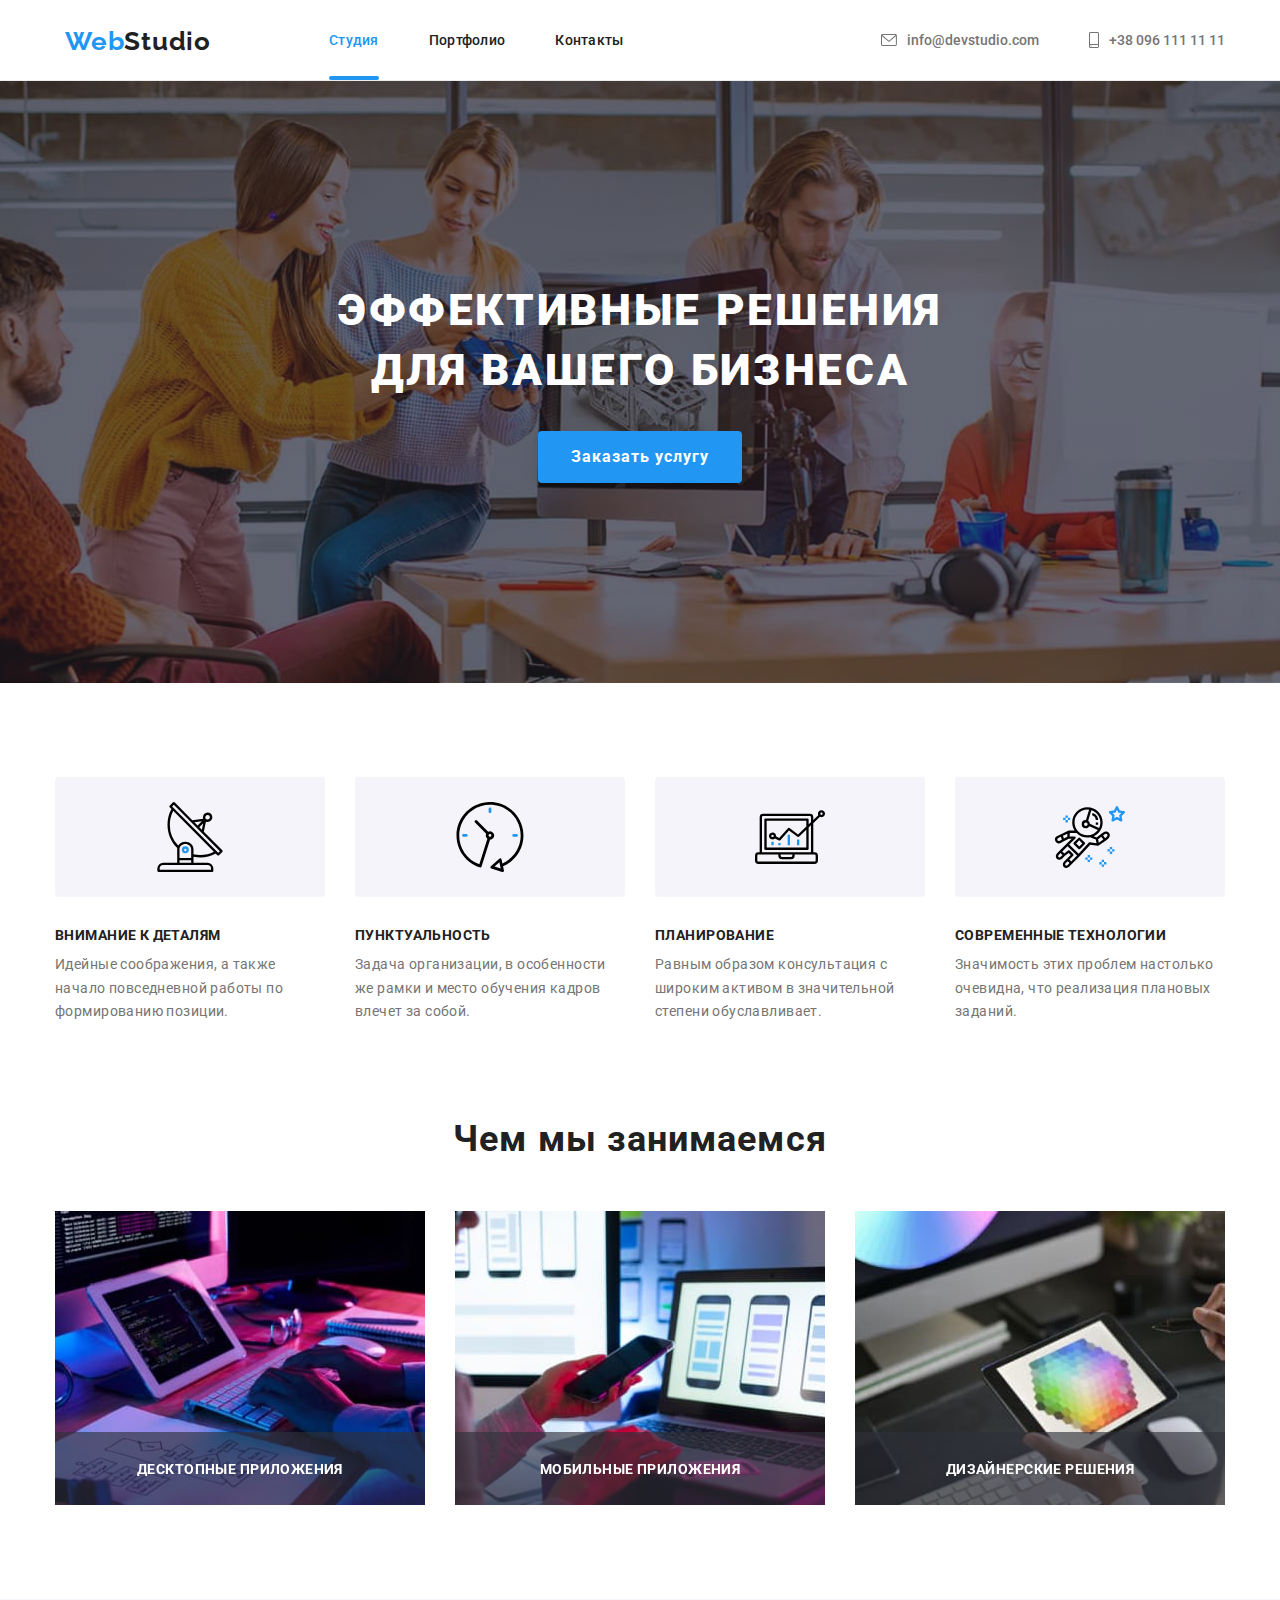
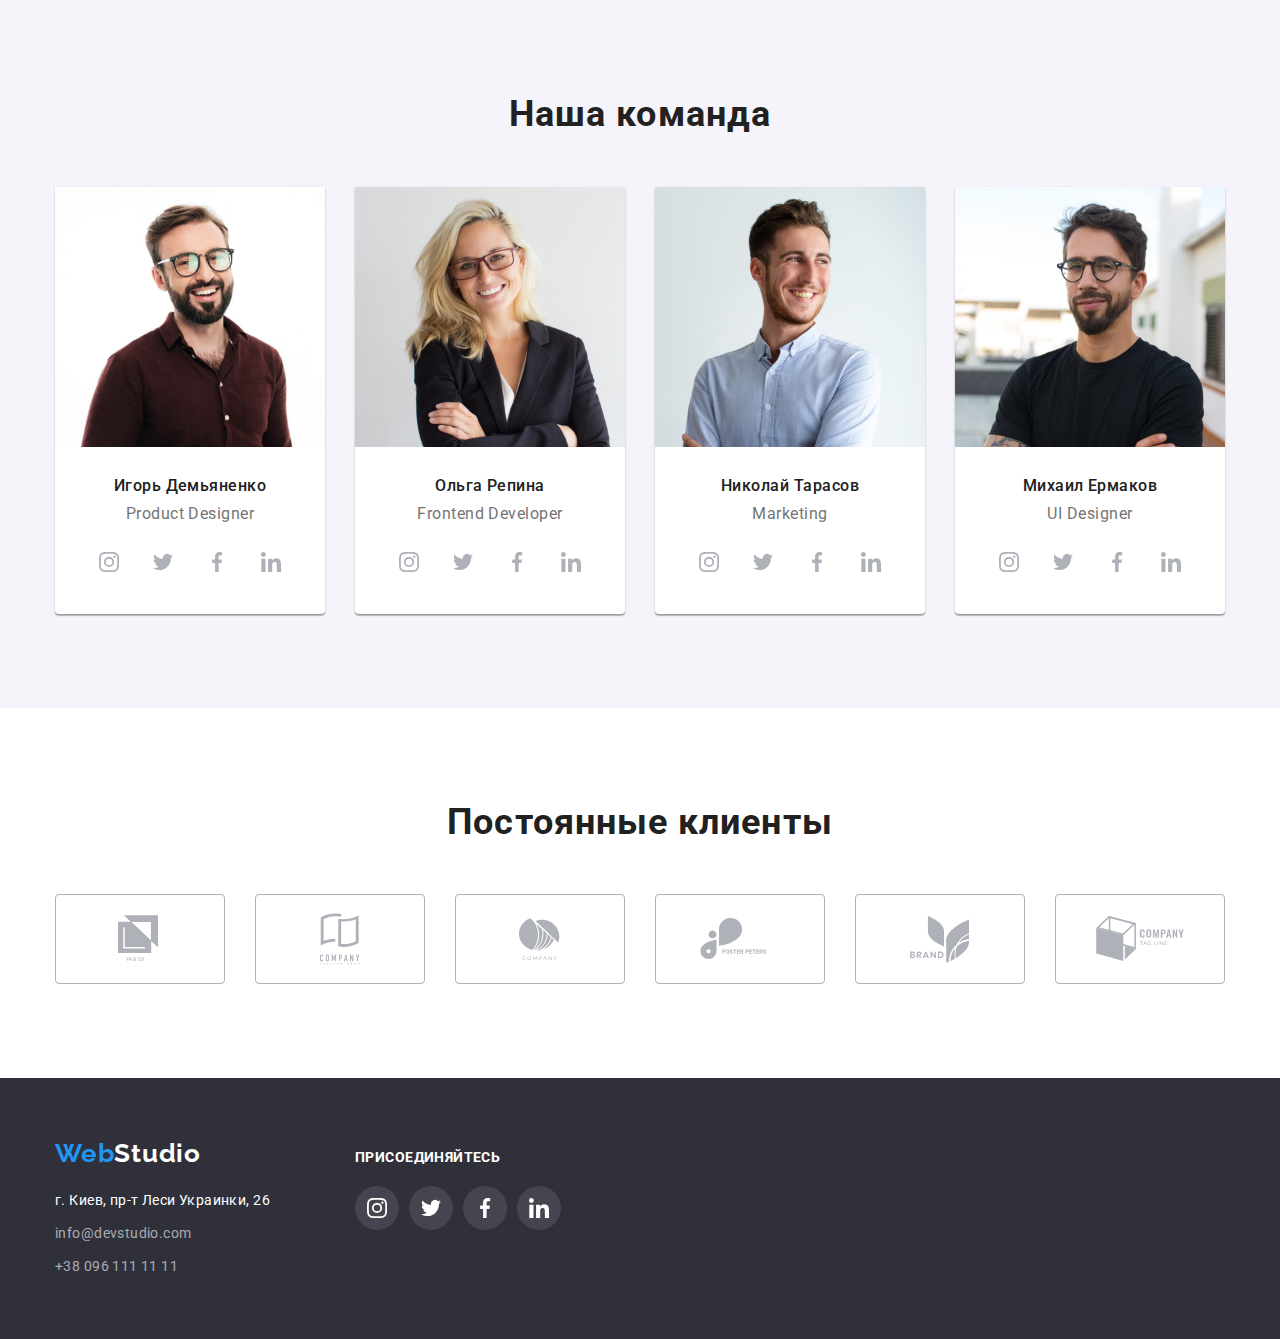
==== index.html @ a6880caf "add close-icon" ====
<!DOCTYPE html>
<html lang="en-ru">
  <head>
    <meta charset="UTF-8" />
    <meta http-equiv="X-UA-Compatible" content="IE=edge" />
    <meta name="viewport" content="width=device-width, initial-scale=1.0" />
    <link rel="preconnect" href="https://fonts.gstatic.com" />
    <link
      href="https://fonts.googleapis.com/css2?family=Raleway:wght@700&family=Roboto:wght@400;500;700;900&display=swap"
      rel="stylesheet"
    />
    <link
      rel="stylesheet"
      href="https://cdnjs.cloudflare.com/ajax/libs/modern-normalize/1.0.0/modern-normalize.min.css"
    />
    <link rel="stylesheet" href="./css/style.css" />
    <title>Студия</title>
  </head>

  <body>
    <header class="header" id="header">
      <div class="container main-navigation">
        <nav class="navigation">
          <a href="./index.html" class="logo typical-link">
            <span class="logo-web">Web</span>Studio</a
          >
          <ul class="menu" id="menu">
            <li class="menu-item">
              <a href="./index.html" class="menu-link typical-link current"
                >Студия</a
              >
            </li>
            <li class="menu-item">
              <a href="./portfolio.html" class="menu-link typical-link"
                >Портфолио</a
              >
            </li>
            <li class="menu-item">
              <a href="/Contacts" class="menu-link typical-link">Контакты</a>
            </li>
          </ul>
        </nav>
        <ul class="connect">
          <li class="connect-item">
            <a href="mailto:info@devstudio.com" class="linkM connect-link">
              <svg class="connect-icon envelope-icon">
                <use href="./images/sprite.svg#icon-envelope"></use>
              </svg>
              info@devstudio.com
            </a>
          </li>
          <li class="connect-item">
            <a href="tel:380961111111" class="linkT connect-link"
              ><svg class="connect-icon smartphone-icon">
                <use href="./images/sprite.svg#icon-smartphone"></use></svg
              >+38 096 111 11 11</a
            >
          </li>
        </ul>
      </div>
    </header>

    <main>
      <section class="section slogan" id="slogan">
        <div class="container">
          <h1 class="main-title">Эффективные решения для вашего бизнеса</h1>
          <button data-modal-open type="button" class="btn slogan-button" id="slogan-button">
            Заказать услугу
          </button>
        </div>

        <div data-modal class="backdrop-slogan is-hidden">
          <div class="modal-slogan">
            <button data-modal-close type="button" class="modal-slogan-close">

				<svg class="close-icon" width="20" height="20">
					<use href="./images/close.svg#icon-close"></use>
				  </svg>


				
			
            </button>
          </div>
        </div>
      </section>

      <section class="section merits" id="marits">
        <div class="container">
          <h2 class="marits-title visually-hidden">Достоинства</h2>

          <ul class="marits-list">
            <li class="merits-item">
              <div class="marits-icon-thumb">
                <svg class="marits-icon">
                  <use href="./images/sprite.svg#icon-antenna"></use>
                </svg>
              </div>
              <h3 class="marits-trait">Внимание к деталям</h3>
              <p class="marits-info">
                Идейные соображения, а также начало повседневной работы по
                формированию позиции.
              </p>
            </li>

            <li class="merits-item">
              <div class="marits-icon-thumb">
                <svg class="marits-icon">
                  <use href="./images/sprite.svg#icon-clock"></use>
                </svg>
              </div>
              <h3 class="marits-trait">Пунктуальность</h3>
              <p class="marits-info">
                Задача организации, в особенности же рамки и место обучения
                кадров влечет за собой.
              </p>
            </li>

            <li class="merits-item">
              <div class="marits-icon-thumb">
                <svg class="marits-icon">
                  <use href="./images/sprite.svg#icon-diagram"></use>
                </svg>
              </div>
              <h3 class="marits-trait">Планирование</h3>
              <p class="marits-info">
                Равным образом консультация с широким активом в значительной
                степени обуславливает.
              </p>
            </li>
            <li class="merits-item">
              <div class="marits-icon-thumb">
                <svg class="marits-icon">
                  <use href="./images/sprite.svg#icon-astronaut"></use>
                </svg>
              </div>
              <h3 class="marits-trait">Современные технологии</h3>
              <p class="marits-info">
                Значимость этих проблем настолько очевидна, что реализация
                плановых заданий.
              </p>
            </li>
          </ul>
        </div>
      </section>

      <section class="section business" id="business">
        <div class="container business-container">
          <h2 class="business-title">Чем мы занимаемся</h2>

          <ul class="business-direction">
            <li class="business-item">
              <div class="business-thumb">
                <a href="" class="link business-link">
                  <img
                    class="business-img"
                    src="./images/box-1.jpg"
                    alt="keyboard"
                    width="370"
                  />
                </a>
                <div class="business-card-name">
                  <h4 class="business-card-title">
                    Десктопные приложения
                  </h4>
                </div>
              </div>
            </li>

            <li class="business-item">
              <div class="business-thumb">
                <a href="" class="link business-link">
                  <img
                    class="business-img"
                    src="./images/box-2.jpg"
                    alt="keyboard"
                    width="370"
                  />
                </a>
                <div class="business-card-name">
                  <h4 class="business-card-title">
                    Мобильные приложения
                  </h4>
                </div>
              </div>
            </li>

            <li class="business-item">
              <div class="business-thumb">
                <a href="" class="link business-link">
                  <img
                    class="business-img"
                    src="./images/box-3.jpg"
                    alt="keyboard"
                    width="370"
                  />
                </a>
                <div class="business-card-name">
                  <h4 class="business-card-title">
                    Дизайнерские решения
                  </h4>
                </div>
              </div>
            </li>
          </ul>
        </div>
      </section>

      <section class="section team" id="team">
        <div class="container">
          <h2 class="team-title">Наша команда</h2>

          <ul class="team-list">
            <li class="team-member">
              <div class="team-card">
                <div class="team-member-thumb">
                  <img
                    class="team-img"
                    src="./images/teamcard-1.jpg"
                    width="270"
                    alt="Игорь Демьяненко"
                  />
                </div>
                <div class="team-info">
                  <h4 class="team-name">Игорь Демьяненко</h4>
                  <p class="team-position">Product Designer</p>
                </div>
                <ul class="social-list">
                  <li class="social-item">
                    <a href="" class="social-link">
                      <svg class="social-icon" width="20" height="20">
                        <use href="./images/sprite.svg#icon-instagram"></use>
                      </svg>
                    </a>
                  </li>

                  <li class="social-item">
                    <a href="" class="social-link">
                      <svg class="social-icon" width="20" height="20">
                        <use href="./images/sprite.svg#icon-twitter"></use>
                      </svg>
                    </a>
                  </li>

                  <li class="social-item">
                    <a href="" class="social-link">
                      <svg class="social-icon" width="20" height="20">
                        <use href="./images/sprite.svg#icon-facebook"></use>
                      </svg>
                    </a>
                  </li>

                  <li class="social-item">
                    <a href="" class="social-link">
                      <svg class="social-icon" width="20" height="20">
                        <use href="./images/sprite.svg#icon-linkedin"></use>
                      </svg>
                    </a>
                  </li>
                </ul>
              </div>
            </li>

            <li class="team-member">
              <div class="team-card">
                <div class="team-member-thumb">
                  <img
                    class="team-img"
                    src="./images/teamcard-2.jpg"
                    width="270"
                    alt="Ольга Репина"
                  />
                </div>
                <div class="team-info">
                  <h4 class="team-name">Ольга Репина</h4>
                  <p class="team-position">Frontend Developer</p>
                </div>

                <ul class="social-list">
                  <li class="social-item">
                    <a href="" class="social-link">
                      <svg class="social-icon" width="20" height="20">
                        <use href="./images/sprite.svg#icon-instagram"></use>
                      </svg>
                    </a>
                  </li>

                  <li class="social-item">
                    <a href="" class="social-link">
                      <svg class="social-icon" width="20" height="20">
                        <use href="./images/sprite.svg#icon-twitter"></use>
                      </svg>
                    </a>
                  </li>

                  <li class="social-item">
                    <a href="" class="social-link">
                      <svg class="social-icon" width="20" height="20">
                        <use href="./images/sprite.svg#icon-facebook"></use>
                      </svg>
                    </a>
                  </li>

                  <li class="social-item">
                    <a href="" class="social-link">
                      <svg class="social-icon" width="20" height="20">
                        <use href="./images/sprite.svg#icon-linkedin"></use>
                      </svg>
                    </a>
                  </li>
                </ul>
              </div>
            </li>

            <li class="team-member">
              <div class="team-card">
                <div class="team-member-thumb">
                  <img
                    class="team-img"
                    src="./images/teamcard-3.jpg"
                    width="270"
                    alt="Николай Тарасов"
                  />
                </div>
                <div class="team-info">
                  <h4 class="team-name">Николай Тарасов</h4>
                  <p class="team-position">Marketing</p>
                </div>

                <ul class="social-list">
                  <li class="social-item">
                    <a href="" class="social-link">
                      <svg class="social-icon" width="20" height="20">
                        <use href="./images/sprite.svg#icon-instagram"></use>
                      </svg>
                    </a>
                  </li>

                  <li class="social-item">
                    <a href="" class="social-link">
                      <svg class="social-icon" width="20" height="20">
                        <use href="./images/sprite.svg#icon-twitter"></use>
                      </svg>
                    </a>
                  </li>

                  <li class="social-item">
                    <a href="" class="social-link">
                      <svg class="social-icon" width="20" height="20">
                        <use href="./images/sprite.svg#icon-facebook"></use>
                      </svg>
                    </a>
                  </li>

                  <li class="social-item">
                    <a href="" class="social-link">
                      <svg class="social-icon" width="20" height="20">
                        <use href="./images/sprite.svg#icon-linkedin"></use>
                      </svg>
                    </a>
                  </li>
                </ul>
              </div>
            </li>

            <li class="team-member">
              <div class="team-card">
                <div class="team-member-thumb">
                  <img
                    class="team-img"
                    src="./images/teamcard-4.jpg"
                    width="270"
                    alt="Михаил Ермаков"
                  />
                </div>
                <div class="team-info">
                  <h4 class="team-name">Михаил Ермаков</h4>
                  <p class="team-position">UI Designer</p>
                </div>
                <ul class="social-list">
                  <li class="social-item">
                    <a href="" class="social-link">
                      <svg class="social-icon" width="20" height="20">
                        <use href="./images/sprite.svg#icon-instagram"></use>
                      </svg>
                    </a>
                  </li>

                  <li class="social-item">
                    <a href="" class="social-link">
                      <svg class="social-icon" width="20" height="20">
                        <use href="./images/sprite.svg#icon-twitter"></use>
                      </svg>
                    </a>
                  </li>

                  <li class="social-item">
                    <a href="" class="social-link">
                      <svg class="social-icon" width="20" height="20">
                        <use href="./images/sprite.svg#icon-facebook"></use>
                      </svg>
                    </a>
                  </li>

                  <li class="social-item">
                    <a href="" class="social-link">
                      <svg class="social-icon" width="20" height="20">
                        <use href="./images/sprite.svg#icon-linkedin"></use>
                      </svg>
                    </a>
                  </li>
                </ul>
              </div>
            </li>
          </ul>
        </div>
      </section>

      <section class="section clients">
        <div class="container">
          <h2 class="clients-title">
            Постоянные клиенты
          </h2>

          <ul class="clients-list">
            <li class="clients-item yaco-item">
              <a href="" class="clients-link">
                <svg class="clients-icon yaco-icon">
                  <use href="./images/sprite.svg#icon-logo-1"></use>
                </svg>
              </a>
            </li>

            <li class="clients-item here-item">
              <a href="" class="clients-link">
                <svg class="clients-icon here-icon">
                  <use href="./images/sprite.svg#icon-logo-2"></use>
                </svg>
              </a>
            </li>

            <li class="clients-item leaf-item">
              <a href="" class="clients-link">
                <svg class="clients-icon leaf-icon">
                  <use href="./images/sprite.svg#icon-logo-3"></use>
                </svg>
              </a>
            </li>

            <li class="clients-item foster-item">
              <a href="" class="clients-link">
                <svg class="clients-icon foster-icon">
                  <use href="./images/sprite.svg#icon-logo-4"></use>
                </svg>
              </a>
            </li>

            <li class="clients-item brand-item">
              <a href="" class="clients-link">
                <svg class="clients-icon brand-icon">
                  <use href="./images/sprite.svg#icon-logo-5"></use>
                </svg>
              </a>
            </li>

            <li class="clients-item tagline-item">
              <a href="" class="clients-link">
                <svg class="clients-icon tagline-icon">
                  <use href="./images/sprite.svg#icon-logo-6"></use>
                </svg>
              </a>
            </li>
          </ul>
        </div>
      </section>
    </main>

    <footer class="footer" id="footer">
      <div class="container footer-container">
        <ul class="wrap-footer-content">
          <li class="wrap-footer-item">
            <div class="wrap-footer-part">
              <a href="/" class="logo logoF">
                <span class="logo-web">Web</span>Studio</a
              >
              <div class="footer-info">
                <ul class="footer-list">
                  <li class="footer-list-item">
                    <address class="address" id="address">
                      <a
                        href="https://goo.gl/maps/fL9K5bsfUm9z82oU8"
                        rel="noopener noreferrer nofollow"
                        target="_blank"
                        class="link-footer linkA"
                      >
                        г. Киев, пр-т Леси Украинки, 26
                      </a>
                    </address>
                  </li>
                  <li class="footer-list-item">
                    <a
                      href="mailto:info@devstudio.com"
                      class="link-footer linkM"
                    >
                      info@devstudio.com
                    </a>
                  </li>
                  <li class="footer-list-item">
                    <a href="tel:380961111111" class="link-footer linkT"
                      >+38 096 111 11 11</a
                    >
                  </li>
                </ul>
              </div>
            </div>
          </li>

          <li class="wrap-footer-item">
            <div class="social">
              <h4 class="social-title">присоединяйтесь</h4>
              <ul class="social-list social-footer">
                <li class="social-item">
                  <a href="" class="social-link fi-social-link">
                    <svg class="social-icon fi-social" width="20" height="20">
                      <use href="./images/sprite.svg#icon-instagram"></use>
                    </svg>
                  </a>
                </li>

                <li class="social-item">
                  <a href="" class="social-link fi-social-link">
                    <svg class="social-icon fi-social" width="20" height="20">
                      <use href="./images/sprite.svg#icon-twitter"></use>
                    </svg>
                  </a>
                </li>

                <li class="social-item">
                  <a href="" class="social-link fi-social-link">
                    <svg class="social-icon fi-social" width="20" height="20">
                      <use href="./images/sprite.svg#icon-facebook"></use>
                    </svg>
                  </a>
                </li>

                <li class="social-item">
                  <a href="" class="social-link fi-social-link">
                    <svg class="social-icon fi-social" width="20" height="20">
                      <use href="./images/sprite.svg#icon-linkedin"></use>
                    </svg>
                  </a>
                </li>
              </ul>
            </div>
          </li>
        </ul>
      </div>
    </footer>
	<script src="./modal.js"></script>
  </body>
</html>
---- css/style.css ----
/* Default value */
/* root */
:root {
  --primary-color: #2196f3;
  --hover-color: #188ce8;
  --box-shadow: rgba(0, 0, 0, 0.15);
  --main-color: #212121;
  --paragraph-color: #757575;
  --background-slogan: #2f303a;
  --btn-color: #fff;
  --color-zsix: rgba(255, 255, 255, 0.6);
  --color-link: #757575;
  --color-active: #b93fd28f;
  --btn-bg-color: #f5f4fa;
  --card-set-gap: 30px;
  --card-shadow: 0px 1px 3px rgba(0, 0, 0, 0.12),
    0px 1px 1px rgba(0, 0, 0, 0.14), 0px 2px 1px rgba(0, 0, 0, 0.2);

  --card-border-color: #eeeeee;
  --header-overlay: rgba(47, 48, 58, 0.4);
  --header-bg: #c4c4c4;
  --icon-marits-color: #f5f4fa;
  --icon-heder-color: #757575;
  --team-member-bg: #ffffff;
  --icon-team-color: #afb1b8;
  --icon-team-fill-hover: #fff;
  --social-hover-color: #2196f3;
  --secondary-title-color: #fff;
  --footer-social-color: #fff;
  --footer-social-color-bg: rgba(255, 255, 255, 0.1);
  --btn-portfolio-shadow: 0px 4px 4px rgba(0, 0, 0, 0.25);
  --portfolio-card-shadow: 0px 1px 1px rgba(0, 0, 0, 0.12),
    0px 4px 4px rgba(0, 0, 0, 0.06), 1px 4px 6px rgba(0, 0, 0, 0.16);
  --clients-color-icon: #afb1b8;
  --portfolio-text-overlay: #fff;
}

html {
  box-sizing: border-box;
}

*,
*::before,
*::after {
  box-sizing: inherit;
}

body {
  font-family: "Roboto", sans-serif;
  font-size: 14px;
  font-weight: 400;
  font-style: normal;
  color: var(--main-color);
  margin: 0;
  padding: 0;
}

.container {
  width: 1200px;
  margin-left: auto;
  margin-right: auto;
  padding-left: 15px;
  padding-right: 15px;
}

h1,
h2,
h3,
h4,
h5,
h6 {
  font-family: "Roboto", sans-serif;
  color: var(--main-color);
  margin: 0;
  padding: 0;
}

a,
a:hover,
a:focus {
  text-decoration: none;
}

.typical-link {
  color: inherit;
  text-decoration: none;
  outline: none;
  font-family: "Roboto", sans-serif;
  font-style: normal;
  font-weight: 500;
  font-size: 14px;
  line-height: 1.15;
  letter-spacing: 0.02em;
  padding: 10px;

  position: relative;
}

.visually-hidden {
  position: absolute !important;
  clip: rect(1px 1px 1px 1px);
  clip: rect(1px, 1px, 1px, 1px);
  padding: 0 !important;
  border: 0 !important;
  height: 1px !important;
  width: 1px !important;
  overflow: hidden;
}

.current {
  color: var(--primary-color);
}

p {
  margin: 0;
  padding: 0;
  --paragraph-color: #757575;
}

ul,
li {
  display: block;
  padding: 0;
  margin: 0;
}

img {
  display: block;
  min-width: 100%;
  height: 100%;
}

.btn {
  background-color: var(--primary-color);
  color: var(--btn-color);
  font-family: Roboto;
  font-style: normal;
  cursor: pointer;
}

.btn:hover,
.btn:focus {
  background-color: var(--btn-color);
  color: var(--primary-color);
}

.link:hover,
.link:focus {
  color: var(--primary-color);
  background-color: var(--btn-color);
}

.section {
  padding-top: 94px;
  padding-bottom: 94px;
}

/*and default style */

/*?HEADER */

.header {
  border-bottom: 1px solid #ececec;
}

.main-navigation {
  display: flex;
  align-items: center;
}

.navigation {
  display: flex;
}

.logo {
  padding-top: 26px;
  padding-bottom: 23px;
}

.menu {
  display: flex;
  margin-left: 108px;
}

.menu .menu-item:not(:last-child) {
  margin-right: 50px;
}

.menu-link.current::after {
  display: block;
  content: "";
  width: 100%;
  height: 4px;
  border-radius: 4px;
  background-color: var(--primary-color);

  position: absolute;
  left: 0;
  bottom: 0;
}

.menu-link,
.linkA,
.linkM,
.linkT {
  display: block;
  padding-top: 32px;
  padding-bottom: 32px;
  padding-left: 0;
  padding-right: 0;

  transition-property: color;
  transition-duration: 250ms;
  transition-timing-function: cubic-bezier(0.4, 0, 0.2, 1);
}

/* TODO sprite for connect */

.connect-link {
  display: flex;
  justify-content: center;
  align-items: center;
  width: 100%;
  height: 100%;
  fill: var(--icon-heder-color);
  color: var(--color-link);
  font-weight: 500;

  transition-property: fill, color;
  transition-duration: 250ms;
  transition-timing-function: cubic-bezier(0.4, 0, 0.2, 1);
}

.connect-link:hover,
.connect-link:focus {
  fill: var(--primary-color);
  color: var(--primary-color);
}

.envelope-icon {
  width: 16px;
  height: 12px;
}

.smartphone-icon {
  width: 10px;
  height: 16px;
}

.connect-icon {
  margin-right: 10px;
  margin-bottom: 0;
}

/* TODO sprite for connect end*/

.connect {
  display: flex;
  margin-left: auto;
}

.connect .connect-item + .connect-item {
  margin-left: 50px;
}

/* LOGO */
.logo,
.logo:hover,
.logo:focus {
  font-family: "Raleway", sans-serif;
  font-style: normal;
  font-weight: bold;
  font-size: 26px;
  line-height: 1.2;
  letter-spacing: 0.03em;
}

.logo-web {
  color: var(--primary-color);
}

.logoF,
.logoF:hover,
.logoF:focus {
  font-family: "Raleway", sans-serif;
  font-style: normal;
  font-weight: bold;
  font-size: 26px;
  line-height: 1.2;
  letter-spacing: 0.03em;
  color: var(--btn-color);
}

.menu-link:hover,
.menu-link:focus {
  color: var(--primary-color);
}

/*?HEADER END*/

/*?SLOGAN */

.slogan {
  padding-top: 200px;
  padding-bottom: 200px;
  background-color: var(--header-bg);
  text-align: center;
  background-image: linear-gradient(
      var(--header-overlay),
      var(--header-overlay)
    ),
    url(../images/workin-day.jpg);
  background-position: center;
  background-repeat: no-repeat;
  background-size: cover;
}

.main-title {
  font-weight: 900;
  font-size: 44px;
  line-height: 1.36;
  letter-spacing: 0.06em;
  text-transform: uppercase;
  color: #fff;
  text-align: center;
  max-width: 696px;
  margin: 0 auto;
  margin-bottom: 30px;
}

.slogan-button {
  font-weight: bold;
  font-size: 16px;
  line-height: 1.87;
  letter-spacing: 0.06em;
  box-shadow: 0px 4px 4px var(--box-shadow);
  border-radius: 4px;
  border: 1px solid transparent;
  padding: 10px 32px;
  min-width: 200px;

  transition-property: color, background-color;
  transition-duration: 250ms;
  transition-timing-function: cubic-bezier(0.4, 0, 0.2, 1);
}

.slogan-button:hover,
.slogan-button:focus {
  color: var(--btn-color);
  background-color: var(--hover-color);
}

.slogan-button:active {
  background-color: var(--color-active);
  color: var(--btn-color);
}

/* Modal window */

.backdrop-slogan {
  position: fixed;
  top: 0;
  left: 0;
  width: 100%;
  height: 100%;
  background-color: rgba(0, 0, 0, 0.2);
}

.backdrop-slogan.is-hidden {
  opacity: 0;
  pointer-events: none;
}

.modal-slogan {
  position: absolute;
  top: 50%;
  left: 50%;
  transform: translate(-50%, -50%);

  width: 528px;
  height: 521px;

  background-color: #fff;
}
/* close icon */
.modal-slogan-close {
  border: none;
  background: none;
}

.close-icon {
  position: absolute;
  right: 8px;
  top: 8px;

  width: 30px;
  height: 30px;
  padding: 5px;

  border: 1px solid rgba(0, 0, 0, 0.1);
  border-radius: 50%;
  
}
/* close-icon end */

/* slogan section end */

/*?MERITS */

/*!retical common functions*/

.marits-list,
.business-direction,
.team-list,
.clients-list,
.portfolio-pointers {
  display: flex;
  flex-wrap: wrap;

  margin-left: calc(-1 * var(--card-set-gap));
  margin-top: calc(-1 * var(--card-set-gap));
}

.marits-list > .merits-item,
.business-direction > .business-item,
.team-list > .team-member,
.clients-list > .clients-item,
.portfolio-pointers > .portfolio-point {
  margin-left: var(--card-set-gap);
  margin-top: var(--card-set-gap);
}
/*!retical common functions end*/

/*! reticle marits*/

.marits-list > .merits-item {
  flex-basis: calc(100% / 4 - var(--card-set-gap));
}

/*! reticle marits end */

.marits-trait {
  font-size: 14px;
  font-weight: bold;
  line-height: 1.15;
  letter-spacing: 0.03em;
  text-transform: uppercase;
  margin-bottom: 10px;
}

.marits-info {
  line-height: 1.7;
  letter-spacing: 0.03em;
  color: var(--paragraph-color);
  max-width: 270px;
}

/*TODO icons-svg marits section*/

.marits-icon-thumb {
  width: 270px;
  height: 120px;
  display: flex;
  justify-content: center;
  align-items: center;
  background-color: var(--icon-marits-color);
  margin-bottom: 30px;
  border-radius: 4px;
}

.marits-icon {
  height: 70px;
}

/*TODO icons-svg marits section end*/

/* marits section end */

/*?BUSINESS */

.business {
  padding-top: 0;
}

/*! reticle business*/

.business-direction > .business-item {
  flex-basis: calc(100% / 3 - var(--card-set-gap));
}

/*! reticle business end */

.business-title,
.team-title {
  font-weight: bold;
  font-size: 36px;
  line-height: 1.2;
  letter-spacing: 0.03em;
  margin-bottom: 50px;
  text-align: center;
}

.business-thumb {
  position: relative;
  display: flex;
  justify-content: space-around;
  align-items: flex-end;
}

.business-thumb::before {
  display: inline-block;
  position: absolute;
  content: "";
  width: 100%;
  height: 25%;
  background-color: rgba(47, 48, 58, 0.8);
  opacity: 0.8;
}

.business-card-name {
  position: absolute;
}

.business-card-title {
  line-height: 1.14;
  text-align: center;
  letter-spacing: 0.03em;
  text-transform: uppercase;
  color: #fff;
  padding: 27px 82px;
}

/* business section end */

/*? TEAM */

/*! reticle team*/

.team-list > .team-member {
  flex-basis: calc(100% / 4 - var(--card-set-gap));
}
/*! reticle team end */
.team-info {
  padding-top: 30px;
  padding-bottom: 16px;
}

.team-name {
  font-weight: 500;
  font-size: 16px;
  line-height: 1.18;
  letter-spacing: 0.03em;
  margin-bottom: 10px;
  text-align: center;
}

.team-position {
  font-size: 16px;
  line-height: 1.18;
  letter-spacing: 0.03em;
  text-align: center;
  color: var(--paragraph-color);
}

.team-member {
  background-color: var(--team-member-bg);
  box-shadow: var(--card-shadow);
  border-radius: 0px 0px 4px 4px;
  overflow: hidden;
}

.team {
  background-color: var(--btn-bg-color);
}

/* TODO team svg icon */

.social-list {
  display: flex;
  justify-content: center;
  align-items: center;
  list-style: none;
  padding-bottom: 30px;
}

.social-item {
  width: 44px;
  height: 44px;
  background-color: transparent;
}

.social-item:not(:last-child) {
  margin-right: 10px;
}

.social-link {
  display: flex;
  justify-content: center;
  align-items: center;
  width: 100%;
  height: 100%;
  border-radius: 50%;
  fill: var(--icon-team-color);

  transition-property: background-color, fill;
  transition-duration: 250ms;
  transition-timing-function: cubic-bezier(0.4, 0, 0.2, 1);
}

.social-link:hover,
.social-link:focus {
  fill: var(--icon-team-fill-hover);
  background-color: var(--primary-color);
}

/* TODO team svg icon end */
/* team section end*/

/*? Clients section */

.clients-title {
  font-weight: 700;
  font-size: 36px;
  line-height: 1.16;
  text-align: center;
  letter-spacing: 0.03em;
  margin-bottom: 50px;
}

.clients-item {
  height: 90px;
}

/*! clients retical*/
.clients-list > .clients-item {
  flex-basis: calc(100% / 6 - var(--card-set-gap));
}
/*! clients retical end*/

.clients-link {
  display: flex;
  justify-content: center;
  align-items: center;
  height: 100%;
  border: 1px solid var(--clients-color-icon);
  border-radius: 4px;
  fill: var(--clients-color-icon);

  transition-property: fill, border;
  transition-duration: 250ms;
  transition-timing-function: cubic-bezier(0.4, 0, 0.2, 1);
}

.clients-link:hover,
.clients-link:focus {
  border: 1px solid var(--primary-color);
  fill: var(--primary-color);
}

/* ============== */

.yaco-icon {
  width: 44.27px;
  height: 49.23px;
}

.here-icon {
  width: 40px;
  height: 52px;
}

.leaf-icon {
  width: 41px;
  height: 42.6px;
}

.foster-icon {
  width: 79.66px;
  height: 42.02px;
}

.brand-icon {
  width: 59px;
  height: 47px;
}

.tagline-icon {
  width: 88.48px;
  height: 45.44px;
}

/* ================= */

/*? Clients section end */

/*?PORTFOLIO */

.portfolio-list-button {
  margin-bottom: 46px;
  display: flex;
  justify-content: center;
}

.portfolio-item-button:not(:last-child) {
  margin-right: 8px;
}

.btn-portfolio {
  font-weight: 500;
  font-size: 16px;
  line-height: 1.62;
  text-align: center;
  letter-spacing: 0.03em;

  padding: 6px 22px;
  background-color: var(--btn-bg-color);
  color: var(--main-color);
  border-radius: 4px;
  border-color: transparent;

  transition-property: background-color, color, box-shadow;
  transition-duration: 250ms;
  transition-timing-function: cubic-bezier(0.4, 0, 0.2, 1);
}

.btn-portfolio:hover,
.btn-portfolio:focus {
  color: var(--btn-color);
  background-color: var(--primary-color);
  box-shadow: var(--btn-portfolio-shadow);
}

.portfolio-description:hover,
.portfolio-name:hover {
  color: var(--primary-color);
}

/*! reticle portfolio*/

.portfolio-pointers > .portfolio-point {
  flex-basis: calc(100% / 3 - var(--card-set-gap));
}

.portfolio-point {
  background-color: var(--btn-color);
}

.portfolio-point:hover,
.portfolio-point:focus {
  box-shadow: var(--portfolio-card-shadow);
}

.portfolio-info {
  padding: 20px 24px;
  border: 1px solid var(--card-border-color);
}

.portfolio-name {
  font-size: 18px;
  line-height: 2;
  letter-spacing: 0.02em;
}

.portfolio-description {
  font-size: 16px;
  line-height: 1.87;
  letter-spacing: 0.03em;
  color: var(--paragraph-color);
}

/*! reticle portfolio end */
/* overlay */

.portfolio-thumb {
  position: relative;
  overflow: hidden;
}

.portfolio-overlay {
  position: absolute;
  top: 0;
  left: 0;
  width: 100%;
  height: 100%;
  background-color: rgba(33, 150, 243, 0.9);

  transform: translateY(101%);
  transition-duration: 250ms;
  transition-timing-function: cubic-bezier(0.4, 0, 0.2, 1);
}

.portfolio-text-overlay {
  font-size: 18px;
  line-height: 1.56;
  padding: 62px 27px;
  color: var(--portfolio-text-overlay);
}

.portfolio-point:hover .portfolio-overlay {
  transform: translateY(0);
}
/* overlay end */

/* portfolio-pointers end */

/*?FOOTER */

.wrap-footer-content {
  display: flex;
  align-items: baseline;
}

.wrap-footer-item {
  display: block;
  margin-right: 30px;
  flex-basis: calc((50% - 45px) / 2);
}

.footer {
  padding-top: 60px;
  padding-bottom: 60px;
  background: var(--background-slogan);
}

.footer-list {
  margin-top: 20px;
}

.footer-list-item {
  margin-top: 9px;
}

.logoF {
  display: block;
  margin: 0px;
  padding: 0px;
}

.address {
  font-style: inherit;
  color: var(--btn-color);
}

.link-footer {
  display: inline-block;
  line-height: 1.7;
  letter-spacing: 0.03em;
  color: var(--color-zsix);
  padding: 0;
}

.linkA {
  font-size: 14px;
  color: #ffffff;
}

.link-footer:hover,
.link-footer:focus {
  color: var(--primary-color);
}

/* ================ */

.social-title {
  font-size: 14px;
  line-height: 1.14;
  letter-spacing: 0.03em;
  text-transform: uppercase;
  color: var(--secondary-title-color);
  margin-bottom: 20px;
}

.social-footer {
  justify-content: flex-start;
}

.fi-social {
  fill: var(--footer-social-color);
}

.fi-social-link {
  background-color: var(--footer-social-color-bg);
}
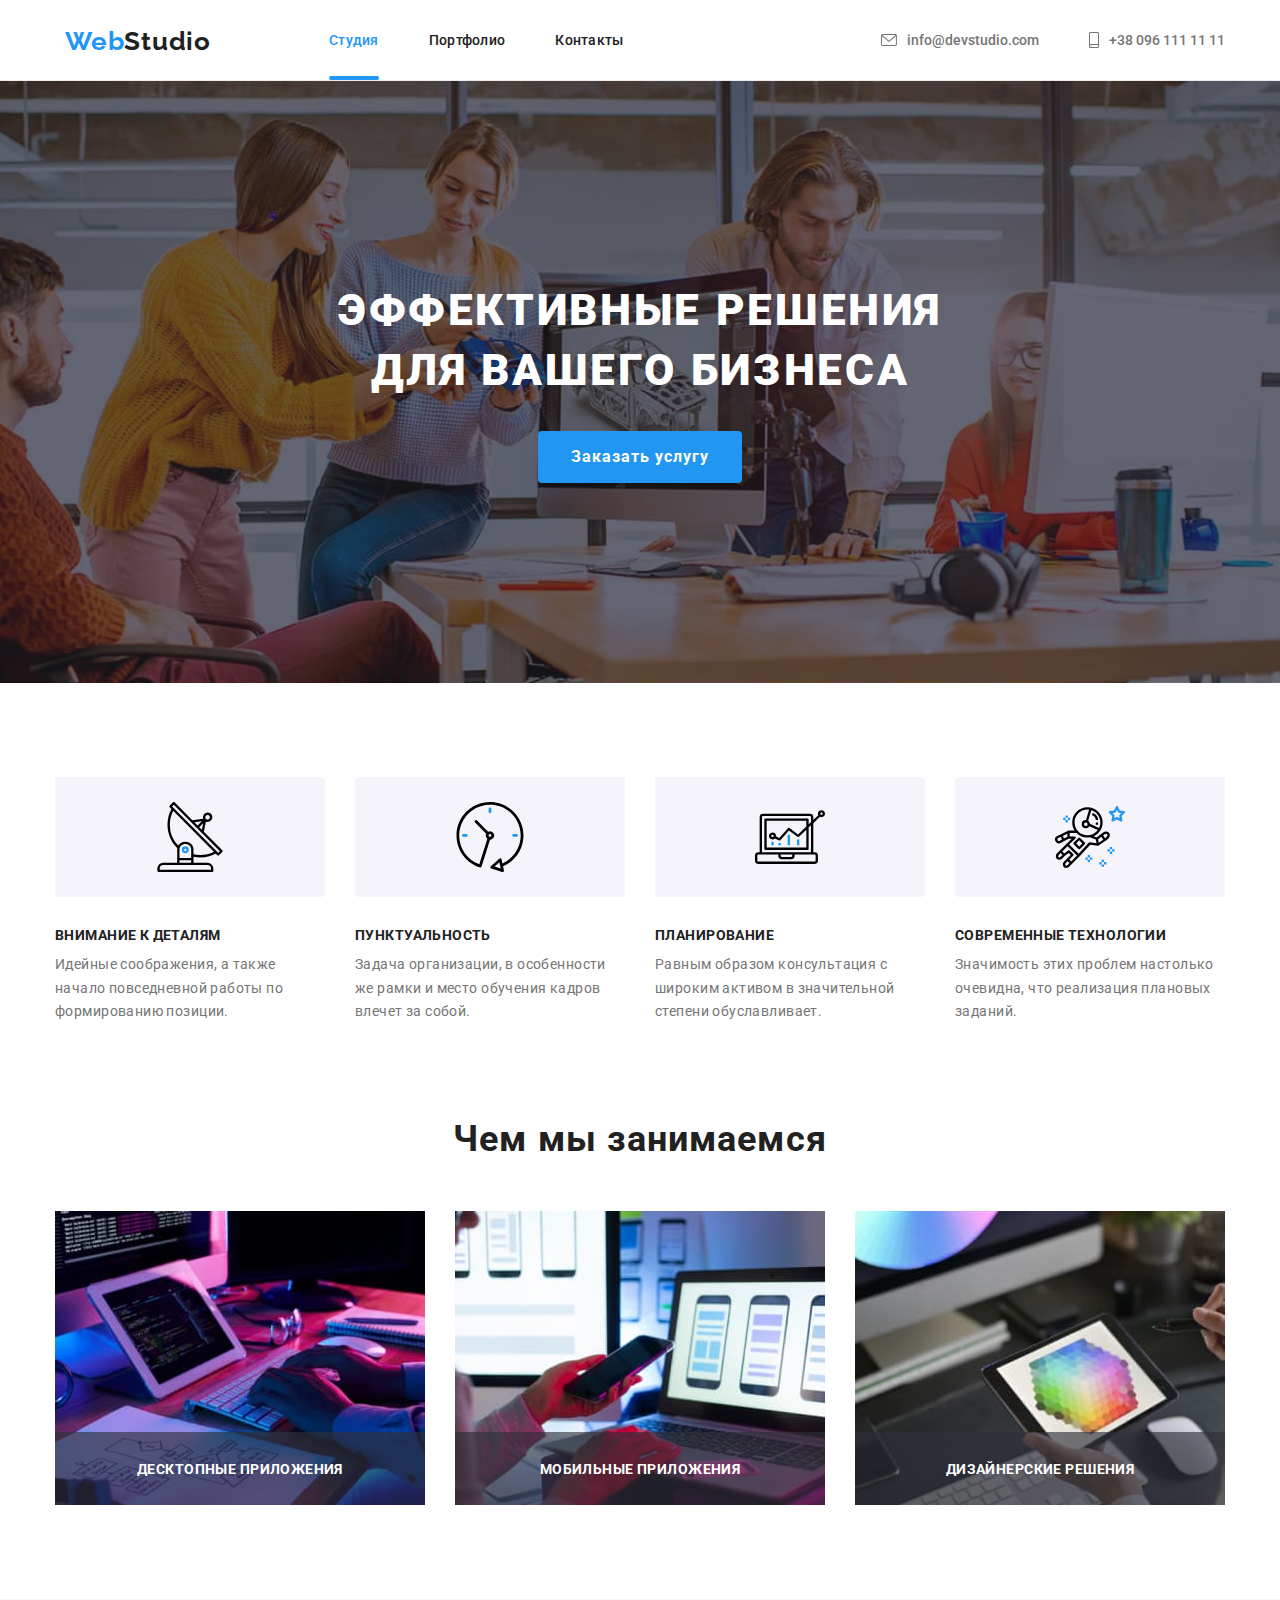
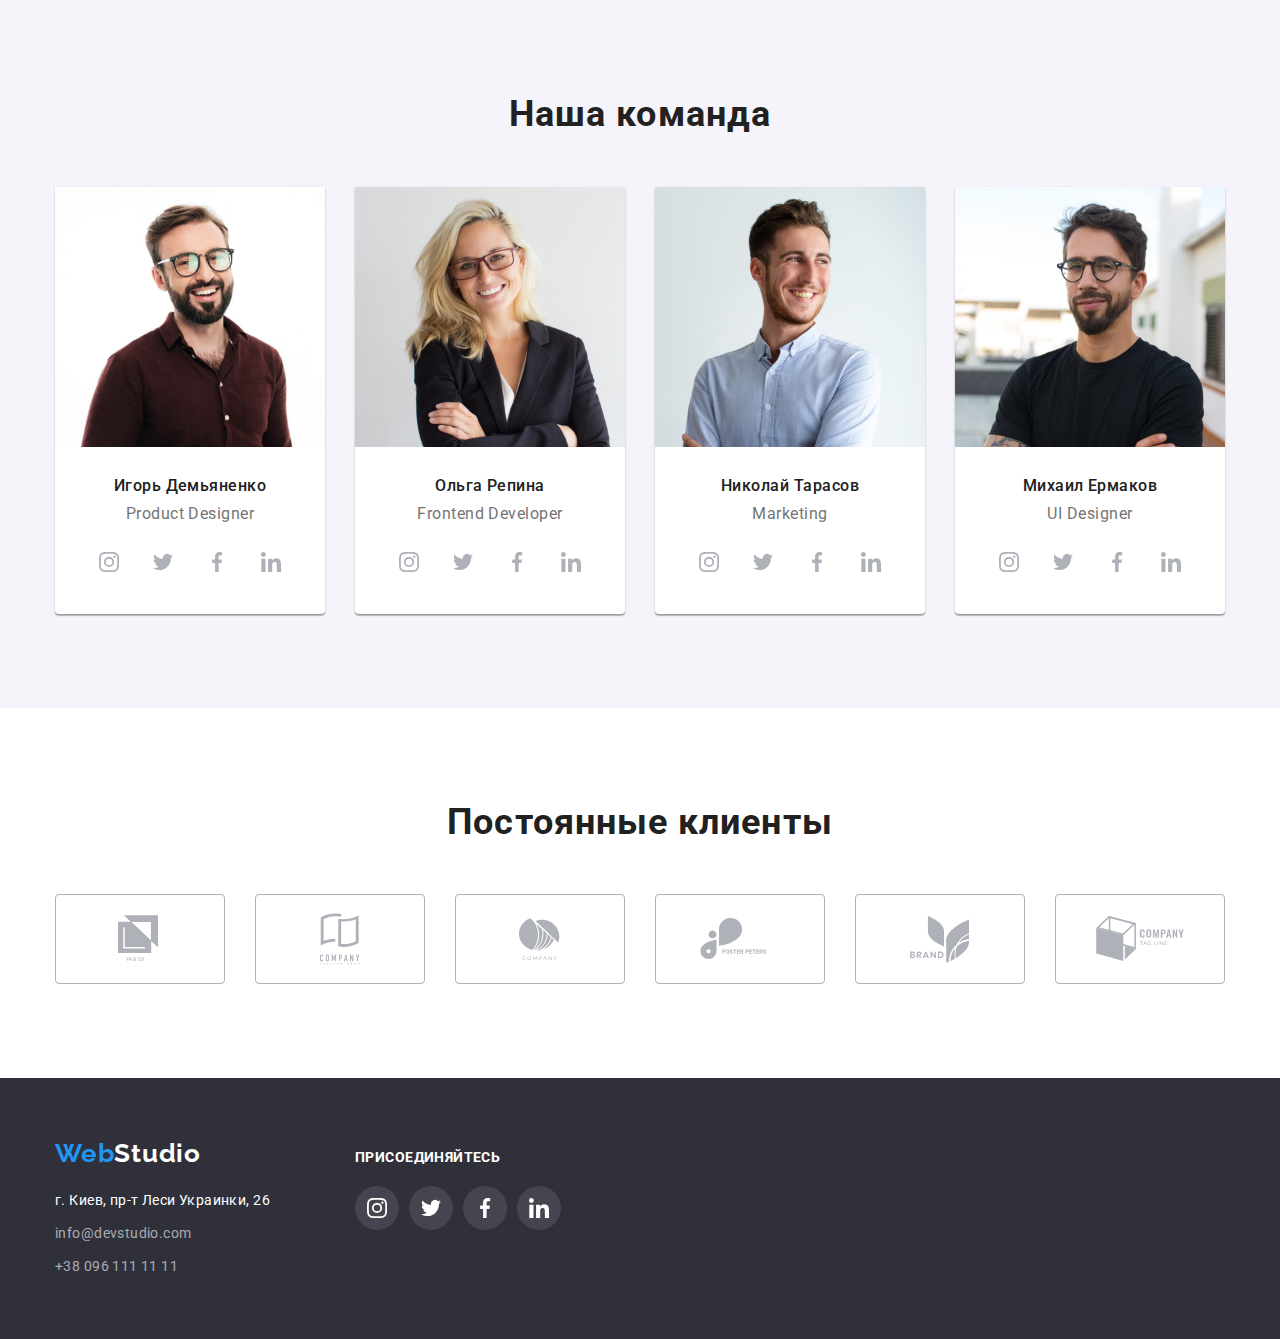
==== commit 76d2dc1c: "put in another place backdrop" ====
--- a/index.html
+++ b/index.html
@@ -64,25 +64,17 @@
       <section class="section slogan" id="slogan">
         <div class="container">
           <h1 class="main-title">Эффективные решения для вашего бизнеса</h1>
-          <button data-modal-open type="button" class="btn slogan-button" id="slogan-button">
+          <button
+            data-modal-open
+            type="button"
+            class="btn slogan-button"
+            id="slogan-button"
+          >
             Заказать услугу
           </button>
         </div>
 
-        <div data-modal class="backdrop-slogan is-hidden">
-          <div class="modal-slogan">
-            <button data-modal-close type="button" class="modal-slogan-close">
-
-				<svg class="close-icon" width="20" height="20">
-					<use href="./images/close.svg#icon-close"></use>
-				  </svg>
-
-
-				
-			
-            </button>
-          </div>
-        </div>
+        
       </section>
 
       <section class="section merits" id="marits">
@@ -556,6 +548,15 @@
         </ul>
       </div>
     </footer>
-	<script src="./modal.js"></script>
+	<div data-modal class="backdrop-slogan is-hidden">
+		<div class="modal-slogan">
+		  <button data-modal-close type="button" class="modal-slogan-close">
+			<svg class="close-icon">
+			  <use href="./images/close.svg#icon-close"></use>
+			</svg>
+		  </button>
+		</div>
+	  </div>
+    <script src="./modal.js"></script>
   </body>
 </html>
--- a/css/style.css
+++ b/css/style.css
@@ -355,15 +355,19 @@
   color: var(--btn-color);
 }
 
-/* Modal window */
+/* Modal window & animate*/
 
 .backdrop-slogan {
   position: fixed;
+  z-index: 1;
   top: 0;
   left: 0;
   width: 100%;
   height: 100%;
   background-color: rgba(0, 0, 0, 0.2);
+
+  opacity: 1;
+  transition: opacity 250ms cubic-bezier(0.4, 0, 0.2, 1);
 }
 
 .backdrop-slogan.is-hidden {
@@ -371,35 +375,44 @@
   pointer-events: none;
 }
 
+/* animate */
+.backdrop-slogan.is-hidden .modal-slogan {
+  transform: translate(-50%, -50%) scale(2);
+}
+
 .modal-slogan {
-  position: absolute;
+  position: relative;
   top: 50%;
   left: 50%;
-  transform: translate(-50%, -50%);
 
   width: 528px;
   height: 521px;
 
   background-color: #fff;
-}
+
+  transform: translate(-50%, -50%) scale(1);
+  transition: transform 250ms cubic-bezier(0.4, 0, 0.2, 1);
+}
+
 /* close icon */
 .modal-slogan-close {
-  border: none;
+  position: absolute;
+  right: 14px;
+  top: 14px;
+  width: 30px;
+  height: 30px;
+  border-radius: 50%;
+
+  border: 1px solid rgba(0, 0, 0, 0.1);
   background: none;
 }
-
 .close-icon {
   position: absolute;
-  right: 8px;
-  top: 8px;
-
-  width: 30px;
-  height: 30px;
-  padding: 5px;
-
-  border: 1px solid rgba(0, 0, 0, 0.1);
-  border-radius: 50%;
-  
+  left: 5px;
+  top: 5px;
+  cursor: pointer;
+  width: 18px;
+  height: 18px;
 }
 /* close-icon end */
 
@@ -784,6 +797,7 @@
   height: 100%;
   background-color: rgba(33, 150, 243, 0.9);
 
+  transition-property: transform;
   transform: translateY(101%);
   transition-duration: 250ms;
   transition-timing-function: cubic-bezier(0.4, 0, 0.2, 1);
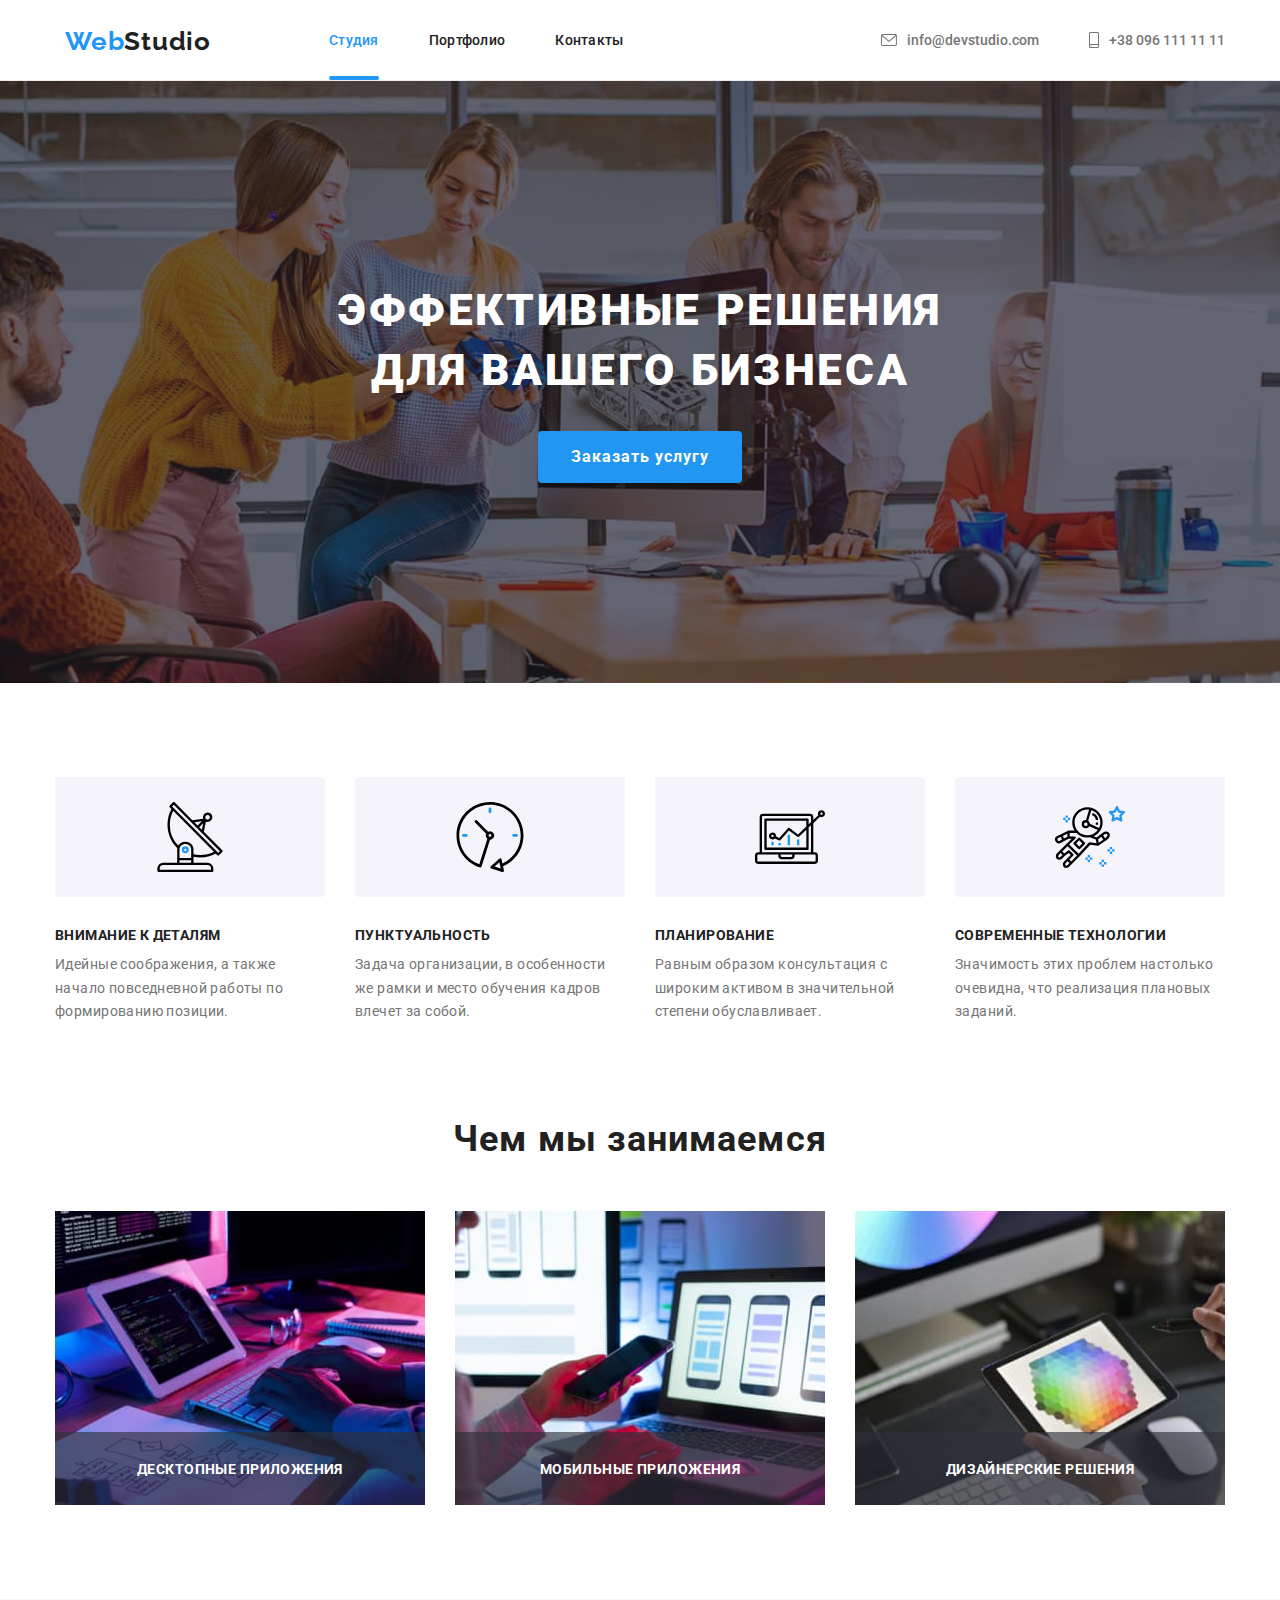
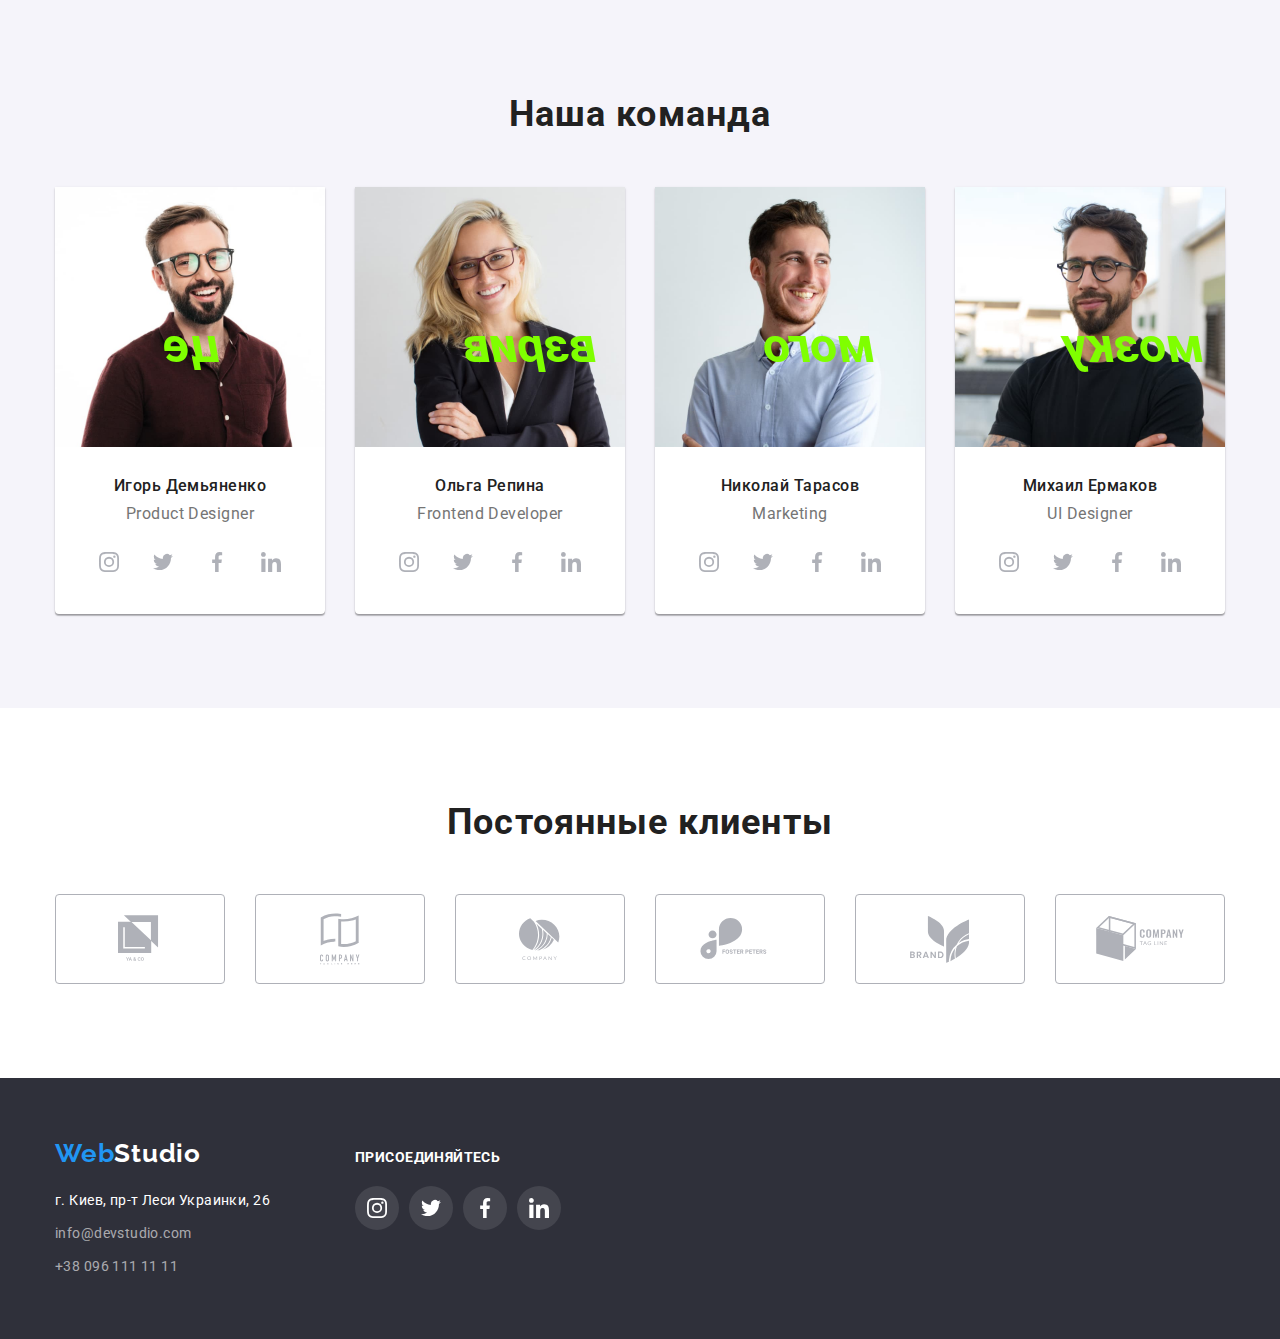
==== commit f7b667ac: "add rotate to team section" ====
--- a/index.html
+++ b/index.html
@@ -73,8 +73,6 @@
             Заказать услугу
           </button>
         </div>
-
-        
       </section>
 
       <section class="section merits" id="marits">
@@ -205,14 +203,22 @@
           <ul class="team-list">
             <li class="team-member">
               <div class="team-card">
-                <div class="team-member-thumb">
-                  <img
-                    class="team-img"
-                    src="./images/teamcard-1.jpg"
-                    width="270"
-                    alt="Игорь Демьяненко"
-                  />
-                </div>
+                <div class="team-rotate-container">
+                  <div class="team-rotate-card">
+                    <div class="team-member-thumb">
+                      <img
+                        class="team-img"
+                        src="./images/teamcard-1.jpg"
+                        width="270"
+                        alt="Игорь Демьяненко"
+                      />
+                    </div>
+                    <div class="team-back">
+                      <h1 class="team-back-title">це</h1>
+                    </div>
+                  </div>
+                </div>
+
                 <div class="team-info">
                   <h4 class="team-name">Игорь Демьяненко</h4>
                   <p class="team-position">Product Designer</p>
@@ -255,14 +261,22 @@
 
             <li class="team-member">
               <div class="team-card">
-                <div class="team-member-thumb">
-                  <img
-                    class="team-img"
-                    src="./images/teamcard-2.jpg"
-                    width="270"
-                    alt="Ольга Репина"
-                  />
-                </div>
+                <div class="team-rotate-container">
+                  <div class="team-rotate-card">
+                    <div class="team-member-thumb">
+                      <img
+                        class="team-img"
+                        src="./images/teamcard-2.jpg"
+                        width="270"
+                        alt="Ольга Репина"
+                      />
+                    </div>
+                    <div class="team-back">
+                      <h1 class="team-back-title">взрив</h1>
+                    </div>
+                  </div>
+                </div>
+
                 <div class="team-info">
                   <h4 class="team-name">Ольга Репина</h4>
                   <p class="team-position">Frontend Developer</p>
@@ -306,14 +320,22 @@
 
             <li class="team-member">
               <div class="team-card">
-                <div class="team-member-thumb">
-                  <img
-                    class="team-img"
-                    src="./images/teamcard-3.jpg"
-                    width="270"
-                    alt="Николай Тарасов"
-                  />
-                </div>
+                <div class="team-rotate-container">
+                  <div class="team-rotate-card">
+                    <div class="team-member-thumb">
+                      <img
+                        class="team-img"
+                        src="./images/teamcard-3.jpg"
+                        width="270"
+                        alt="Николай Тарасов"
+                      />
+                    </div>
+                    <div class="team-back">
+                      <h1 class="team-back-title">мого</h1>
+                    </div>
+                  </div>
+                </div>
+
                 <div class="team-info">
                   <h4 class="team-name">Николай Тарасов</h4>
                   <p class="team-position">Marketing</p>
@@ -357,14 +379,23 @@
 
             <li class="team-member">
               <div class="team-card">
-                <div class="team-member-thumb">
-                  <img
-                    class="team-img"
-                    src="./images/teamcard-4.jpg"
-                    width="270"
-                    alt="Михаил Ермаков"
-                  />
-                </div>
+                <div class="team-rotate-container">
+                  <div class="team-rotate-card">
+                    <div class="team-member-thumb">
+                      <img
+                        class="team-img"
+                        src="./images/teamcard-4.jpg"
+                        width="270"
+                        alt="Михаил Ермаков"
+                      />
+                    </div>
+
+                    <div class="team-back">
+                      <h1 class="team-back-title">мозку</h1>
+                    </div>
+                  </div>
+                </div>
+
                 <div class="team-info">
                   <h4 class="team-name">Михаил Ермаков</h4>
                   <p class="team-position">UI Designer</p>
@@ -548,15 +579,15 @@
         </ul>
       </div>
     </footer>
-	<div data-modal class="backdrop-slogan is-hidden">
-		<div class="modal-slogan">
-		  <button data-modal-close type="button" class="modal-slogan-close">
-			<svg class="close-icon">
-			  <use href="./images/close.svg#icon-close"></use>
-			</svg>
-		  </button>
-		</div>
-	  </div>
+    <div data-modal class="backdrop-slogan is-hidden">
+      <div class="modal-slogan">
+        <button data-modal-close type="button" class="modal-slogan-close">
+          <svg class="close-icon">
+            <use href="./images/close.svg#icon-close"></use>
+          </svg>
+        </button>
+      </div>
+    </div>
     <script src="./modal.js"></script>
   </body>
 </html>
--- a/css/style.css
+++ b/css/style.css
@@ -627,6 +627,45 @@
 }
 
 /* TODO team svg icon end */
+
+/* ==ROTATE==== */
+.team-rotate-container {
+  position: relative;
+  perspective: 500;
+}
+
+.team-rotate-card {
+  transform-style: preserve-3d;
+  transition: all 1s ease-in-out;
+}
+
+.team-rotate-card:hover {
+  transform: rotateY(180deg);
+}
+
+.team-rotate-card .team-member-thumb {
+  backface-visibility: hidden;
+}
+
+.team-rotate-card .team-back {
+  transform: rotateY(180deg);
+}
+
+.team-back {
+  position: absolute;
+  top: 50%;
+  left: 40%;
+}
+
+.team-back-title {
+  font-family: "Roboto", sans-serif;
+  font-style: italic;
+  font-size: 50px;
+  font-weight: 700;
+  color: chartreuse;
+}
+/* ==ROTATE end==== */
+
 /* team section end*/
 
 /*? Clients section */
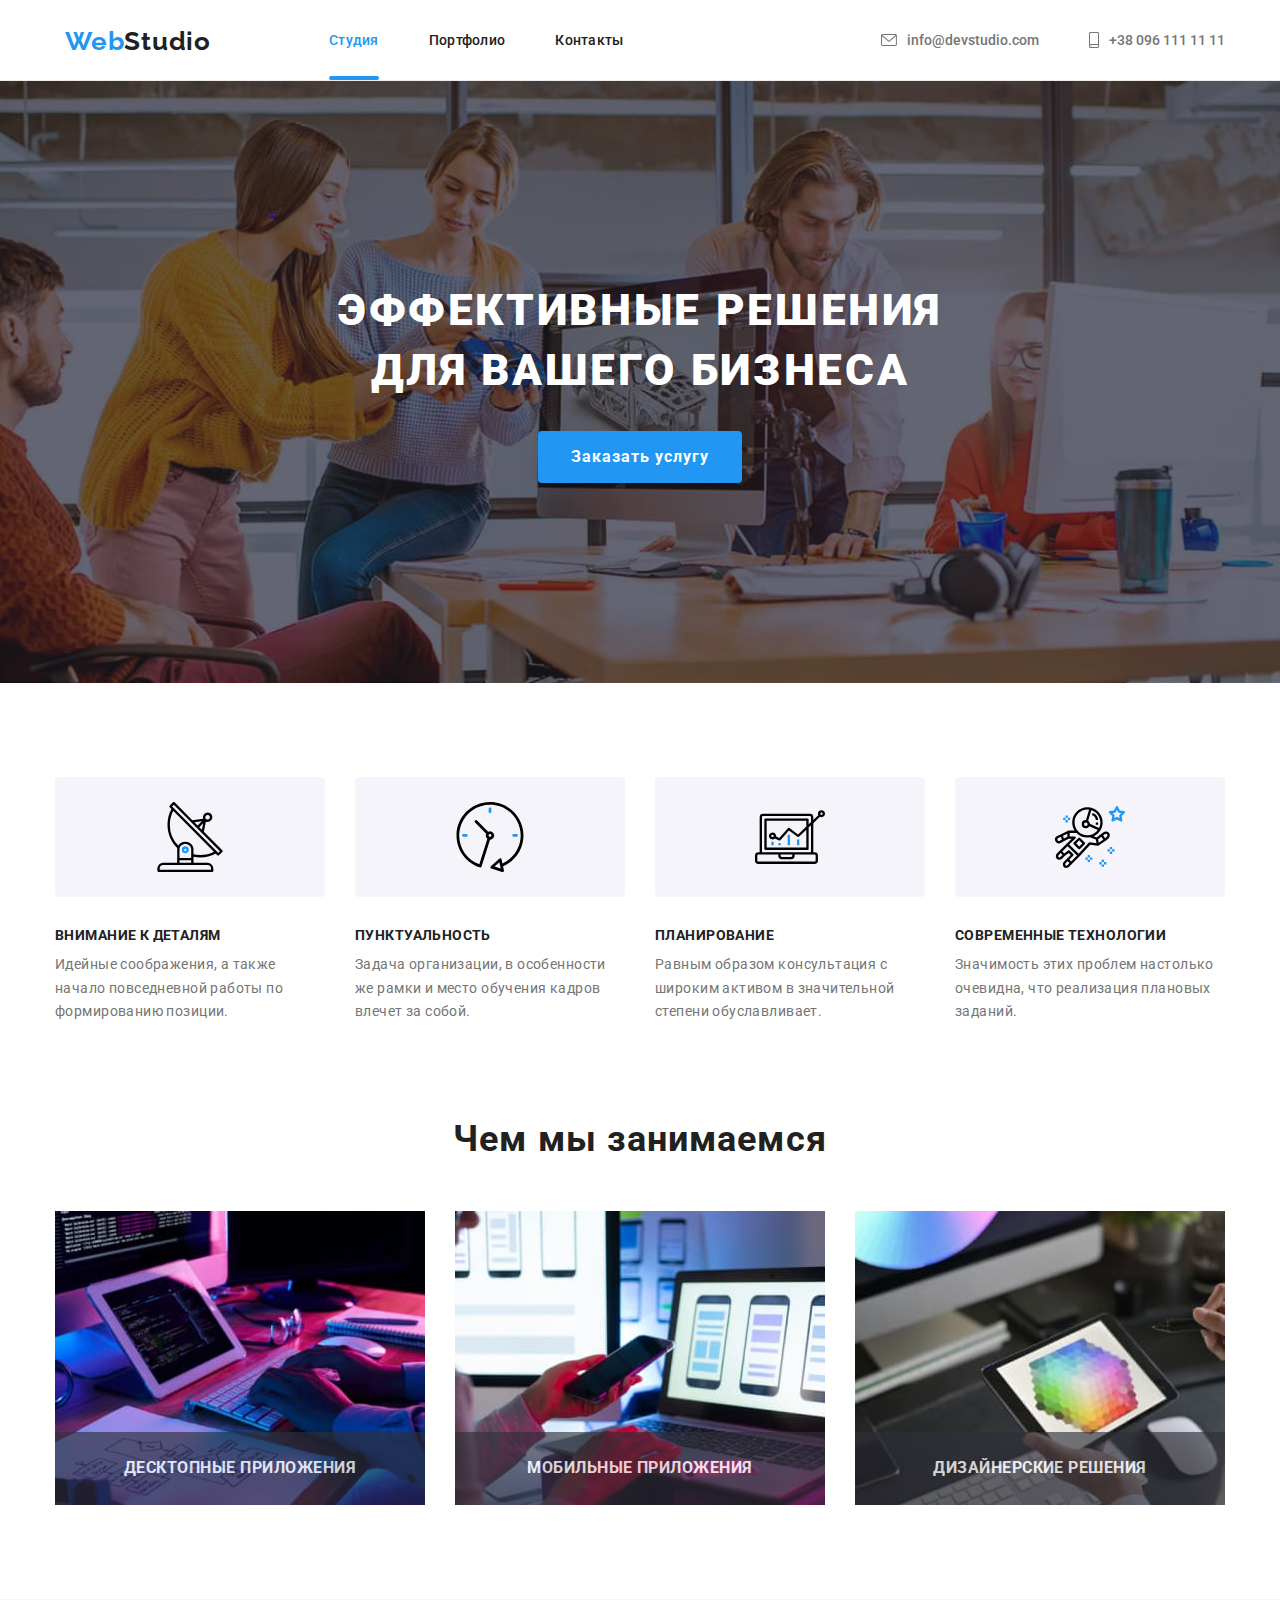
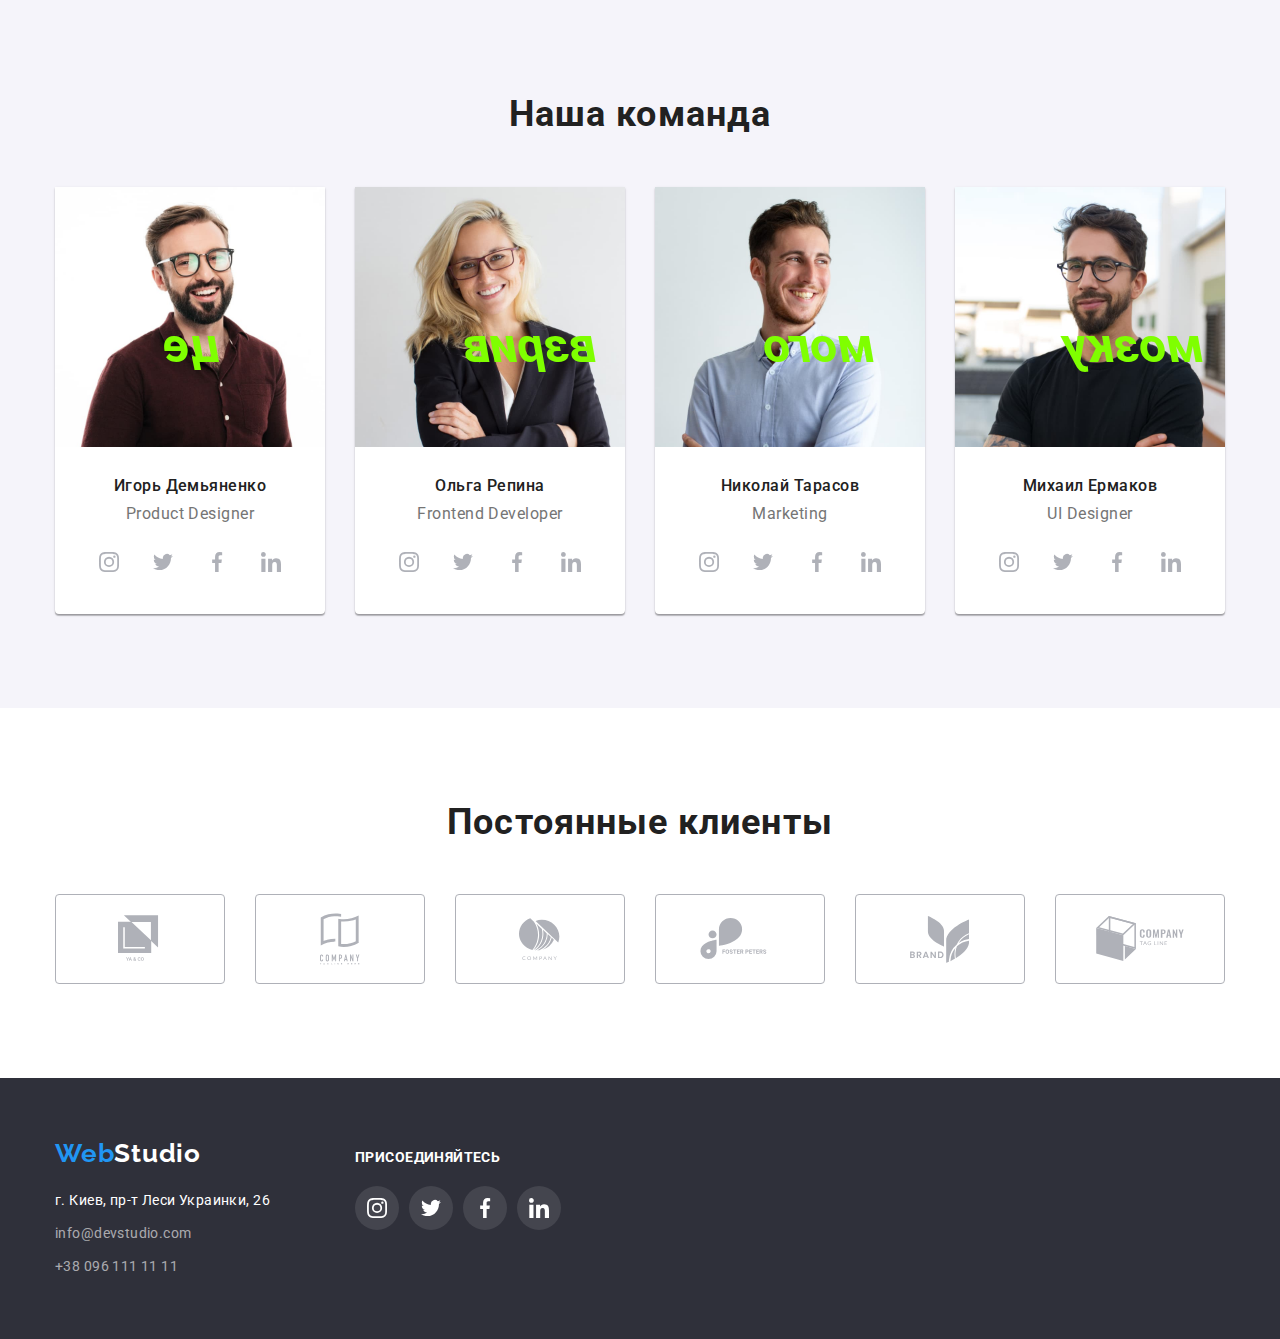
==== commit 48a51eb1: "corrected mistakes in business section" ====
--- a/index.html
+++ b/index.html
@@ -150,9 +150,9 @@
                   />
                 </a>
                 <div class="business-card-name">
-                  <h4 class="business-card-title">
+                  <h3 class="business-card-title">
                     Десктопные приложения
-                  </h4>
+                  </h3>
                 </div>
               </div>
             </li>
@@ -168,9 +168,9 @@
                   />
                 </a>
                 <div class="business-card-name">
-                  <h4 class="business-card-title">
+                  <h3 class="business-card-title">
                     Мобильные приложения
-                  </h4>
+                  </h3>
                 </div>
               </div>
             </li>
@@ -186,9 +186,9 @@
                   />
                 </a>
                 <div class="business-card-name">
-                  <h4 class="business-card-title">
+                  <h3 class="business-card-title">
                     Дизайнерские решения
-                  </h4>
+                  </h3>
                 </div>
               </div>
             </li>
--- a/css/style.css
+++ b/css/style.css
@@ -33,6 +33,8 @@
     0px 4px 4px rgba(0, 0, 0, 0.06), 1px 4px 6px rgba(0, 0, 0, 0.16);
   --clients-color-icon: #afb1b8;
   --portfolio-text-overlay: #fff;
+  --busuness-card-name-bg: rgba(47, 48, 58, 0.8);
+  --busines-card-title-color: #fff;
 }
 
 html {
@@ -520,27 +522,25 @@
   align-items: flex-end;
 }
 
-.business-thumb::before {
-  display: inline-block;
-  position: absolute;
-  content: "";
-  width: 100%;
-  height: 25%;
-  background-color: rgba(47, 48, 58, 0.8);
-  opacity: 0.8;
-}
 
 .business-card-name {
-  position: absolute;
-}
+	position: absolute;
+    width: 100%;
+    height: 25%;
+    background-color: var(--busuness-card-name-bg);
+    opacity: 0.8;
+    display: flex;
+    align-items: center;
+    justify-content: center;
+}
+
 
 .business-card-title {
   line-height: 1.14;
   text-align: center;
   letter-spacing: 0.03em;
   text-transform: uppercase;
-  color: #fff;
-  padding: 27px 82px;
+  color: var(--busines-card-title-color);  
 }
 
 /* business section end */
@@ -639,7 +639,8 @@
   transition: all 1s ease-in-out;
 }
 
-.team-rotate-card:hover {
+.team-rotate-card:hover,
+.team-rotate-card:focus {
   transform: rotateY(180deg);
 }
 
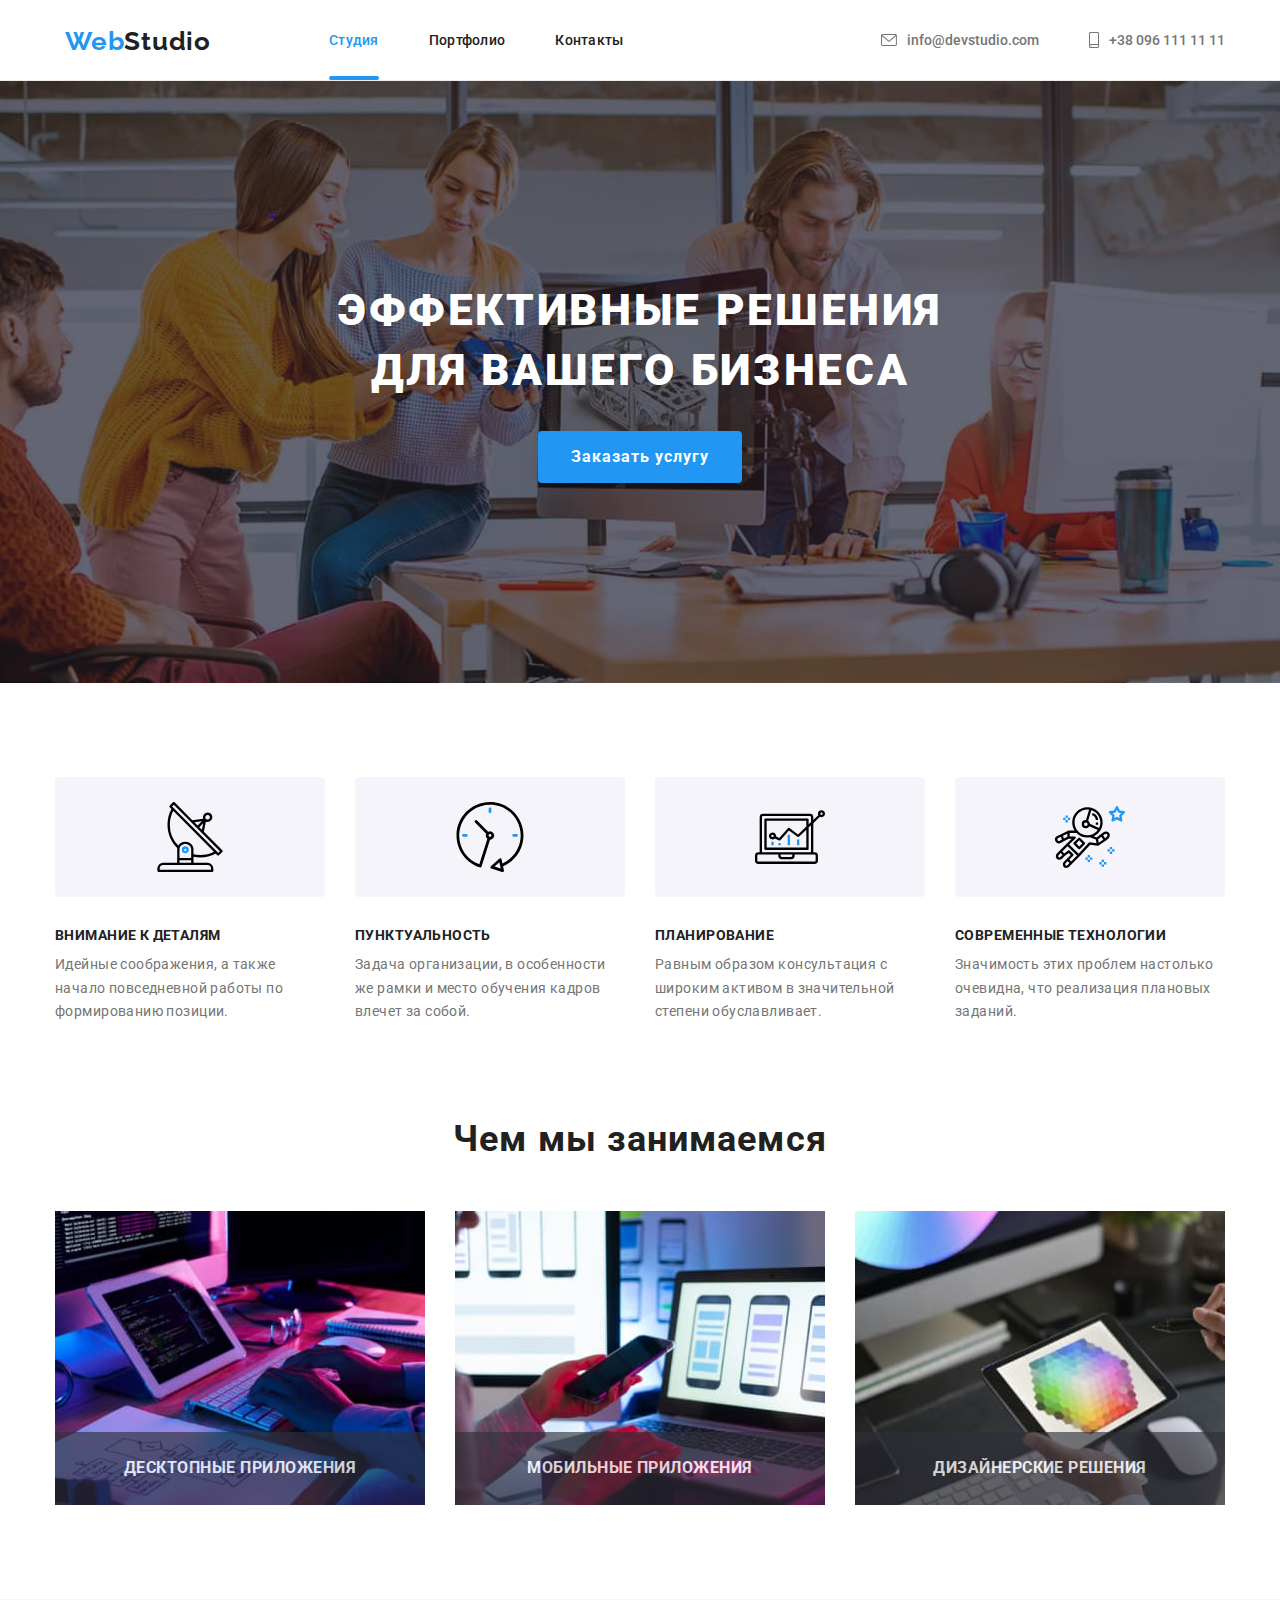
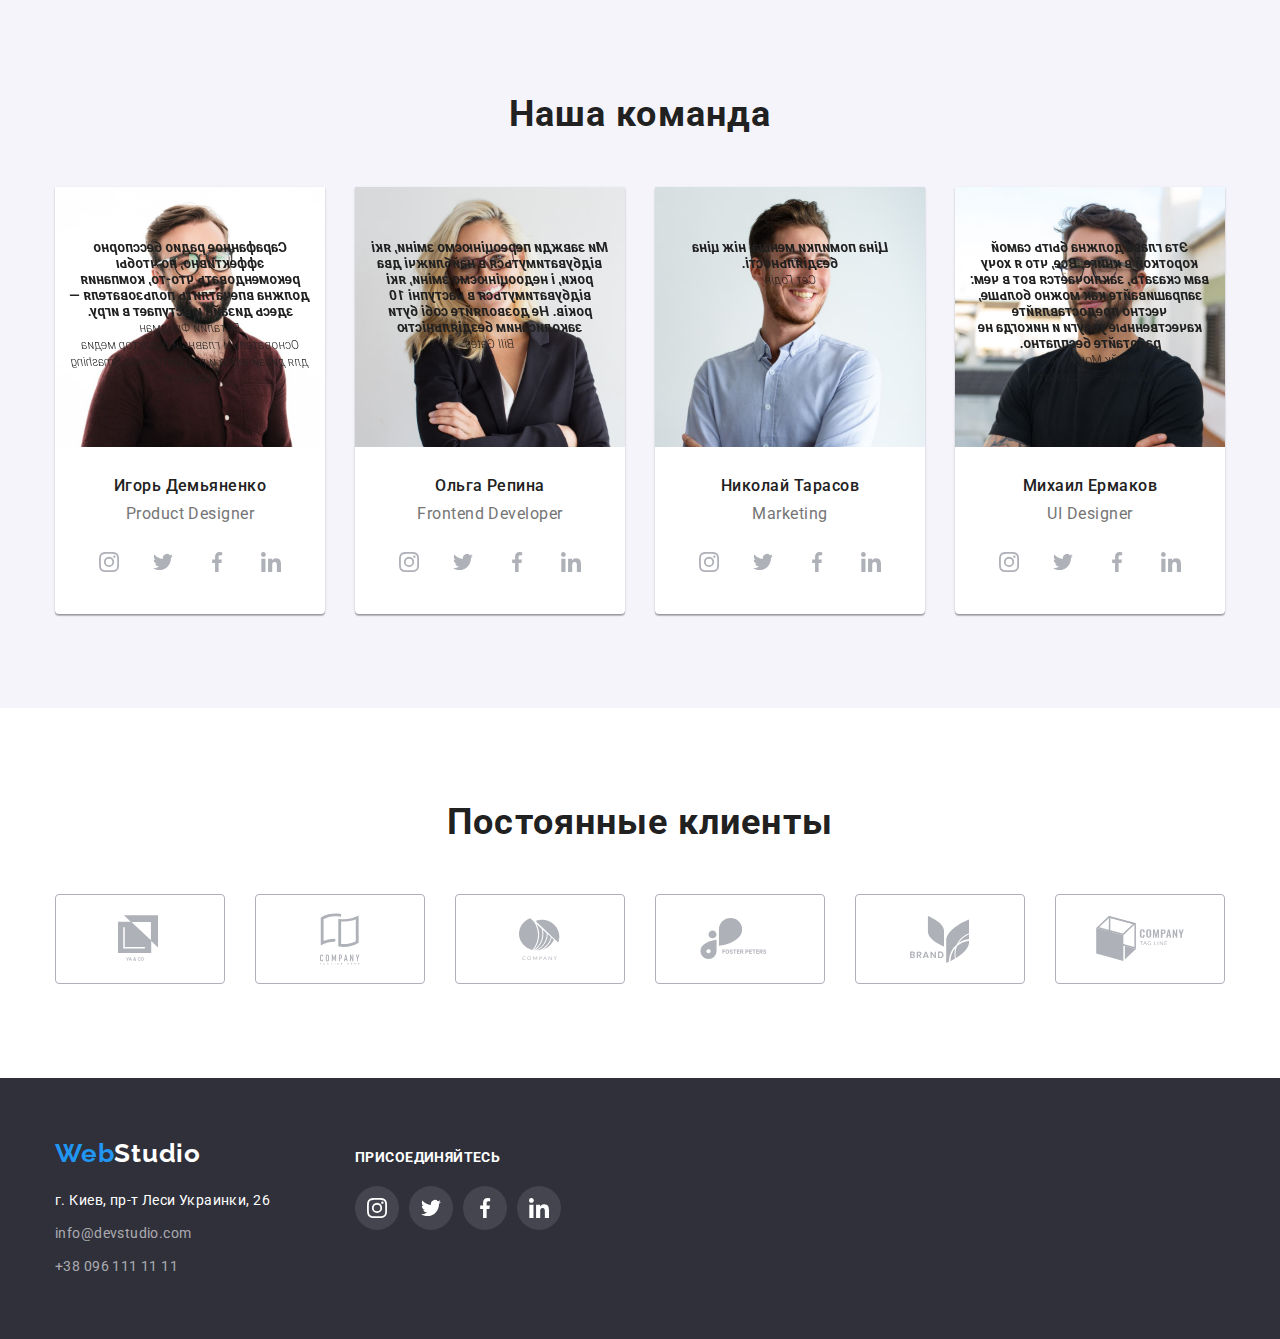
==== commit c1f4204b: "change qoutes on team card" ====
--- a/index.html
+++ b/index.html
@@ -214,7 +214,17 @@
                       />
                     </div>
                     <div class="team-back">
-                      <h1 class="team-back-title">це</h1>
+                      <h6 class="team-back-title">
+                        Сарафанное радио бесспорно эффективно, но чтобы
+                        рекомендовать что-то, компания должна впечатлить
+                        пользователя — здесь дизайн и вступает в игру.
+                        <br />
+                        <span class="team-back-title-span">
+                          Виталий Фридман<br />
+                          Основатель и главный редактор медиа для дизайнеров и
+                          разработчиков Smashing Magazine</span
+                        >
+                      </h6>
                     </div>
                   </div>
                 </div>
@@ -272,7 +282,15 @@
                       />
                     </div>
                     <div class="team-back">
-                      <h1 class="team-back-title">взрив</h1>
+                      <h6 class="team-back-title">
+                        Ми завжди переоцінюємо зміни, які відбуватимуться в
+                        найближчі два роки, і недооцінюємо зміни, які
+                        відбуватимуться в наступні 10 років. Не дозволяйте собі
+                        бути заколисаним бездіяльністю
+
+                        <br />
+                        <span class="team-back-title-span"> Bill Gates</span>
+                      </h6>
                     </div>
                   </div>
                 </div>
@@ -331,7 +349,10 @@
                       />
                     </div>
                     <div class="team-back">
-                      <h1 class="team-back-title">мого</h1>
+                      <h6 class="team-back-title">
+                        Ціна помилки менша, ніж ціна бездіяльності.<br />
+                        <span class="team-back-title-span">Сет Годін</span>
+                      </h6>
                     </div>
                   </div>
                 </div>
@@ -391,7 +412,15 @@
                     </div>
 
                     <div class="team-back">
-                      <h1 class="team-back-title">мозку</h1>
+                      <h6 class="team-back-title">
+                        Эта глава должна быть самой короткой в книге. Все, что я
+                        хочу вам сказать, заключается вот в чем: запрашивайте
+                        как можно больше, честно предоставляйте качественные
+                        услуги и никогда не работайте бесплатно.<br />
+                        <span class="team-back-title-span"
+                          >Майк Монтейро<br />«Дизайн — это работа»</span
+                        >
+                      </h6>
                     </div>
                   </div>
                 </div>
--- a/css/style.css
+++ b/css/style.css
@@ -522,25 +522,23 @@
   align-items: flex-end;
 }
 
-
 .business-card-name {
-	position: absolute;
-    width: 100%;
-    height: 25%;
-    background-color: var(--busuness-card-name-bg);
-    opacity: 0.8;
-    display: flex;
-    align-items: center;
-    justify-content: center;
-}
-
+  position: absolute;
+  width: 100%;
+  height: 25%;
+  background-color: var(--busuness-card-name-bg);
+  opacity: 0.8;
+  display: flex;
+  align-items: center;
+  justify-content: center;
+}
 
 .business-card-title {
   line-height: 1.14;
   text-align: center;
   letter-spacing: 0.03em;
   text-transform: uppercase;
-  color: var(--busines-card-title-color);  
+  color: var(--busines-card-title-color);
 }
 
 /* business section end */
@@ -654,16 +652,27 @@
 
 .team-back {
   position: absolute;
-  top: 50%;
-  left: 40%;
-}
+  top: 20%;
+  padding-right: 15px;
+    padding-left: 15px;
+}
+
+
 
 .team-back-title {
-  font-family: "Roboto", sans-serif;
-  font-style: italic;
-  font-size: 50px;
-  font-weight: 700;
-  color: chartreuse;
+	
+	font-family: "Roboto", sans-serif;
+    font-style: italic;
+    font-size: 14px;
+    font-weight: 700;
+    text-align: center;
+  
+}
+
+.team-back-title-span{
+	font-size: 12px;
+    font-style: italic;
+    font-weight: 300;
 }
 /* ==ROTATE end==== */
 
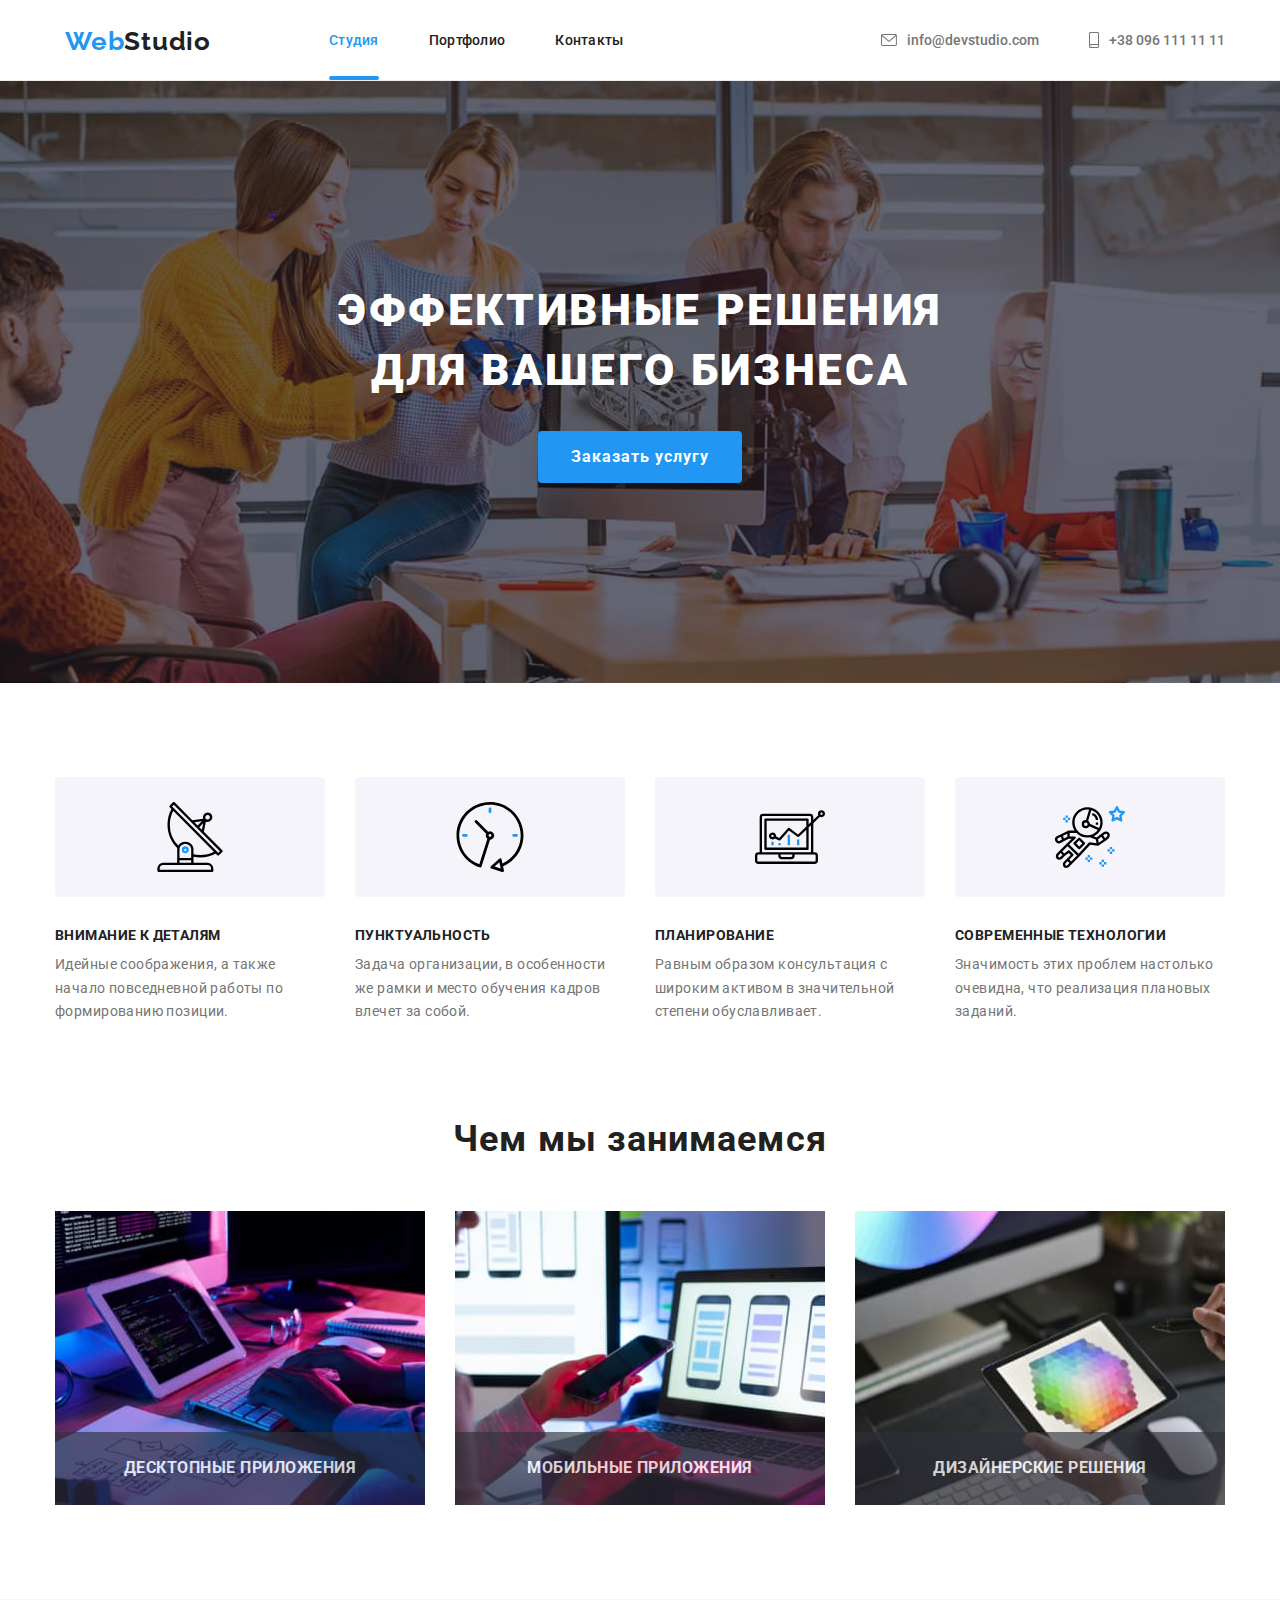
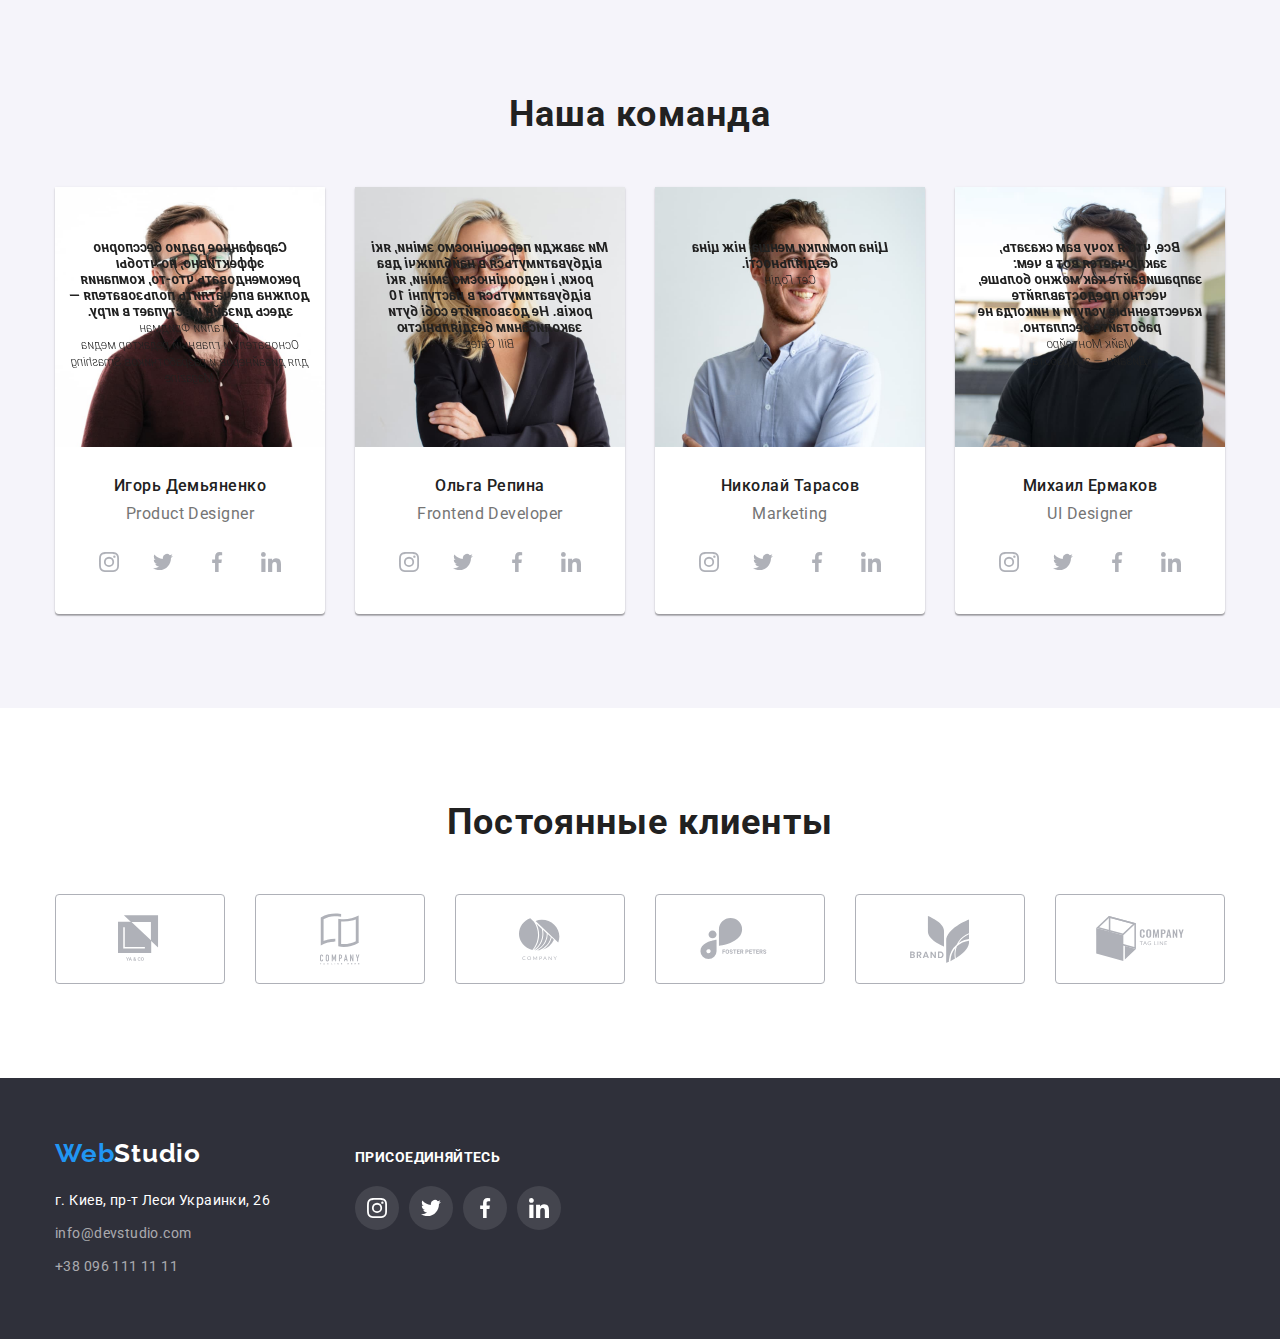
==== commit 26e2e4bc: "correct team-back-titl toМихаил Ермаков" ====
--- a/index.html
+++ b/index.html
@@ -413,10 +413,9 @@
 
                     <div class="team-back">
                       <h6 class="team-back-title">
-                        Эта глава должна быть самой короткой в книге. Все, что я
-                        хочу вам сказать, заключается вот в чем: запрашивайте
-                        как можно больше, честно предоставляйте качественные
-                        услуги и никогда не работайте бесплатно.<br />
+                        Все, что я хочу вам сказать, заключается вот в чем:
+                        запрашивайте как можно больше, честно предоставляйте
+                        качественные услуги и никогда не работайте бесплатно.<br />
                         <span class="team-back-title-span"
                           >Майк Монтейро<br />«Дизайн — это работа»</span
                         >
--- a/css/style.css
+++ b/css/style.css
@@ -629,7 +629,7 @@
 /* ==ROTATE==== */
 .team-rotate-container {
   position: relative;
-  perspective: 500;
+  background-color: rgba(191, 126, 33, 0.5);
 }
 
 .team-rotate-card {
@@ -654,25 +654,21 @@
   position: absolute;
   top: 20%;
   padding-right: 15px;
-    padding-left: 15px;
-}
-
-
+  padding-left: 15px;
+}
 
 .team-back-title {
-	
-	font-family: "Roboto", sans-serif;
-    font-style: italic;
-    font-size: 14px;
-    font-weight: 700;
-    text-align: center;
-  
-}
-
-.team-back-title-span{
-	font-size: 12px;
-    font-style: italic;
-    font-weight: 300;
+  font-family: "Roboto", sans-serif;
+  font-style: italic;
+  font-size: 14px;
+  font-weight: 700;
+  text-align: center;
+}
+
+.team-back-title-span {
+  font-size: 12px;
+  font-style: italic;
+  font-weight: 300;
 }
 /* ==ROTATE end==== */
 
